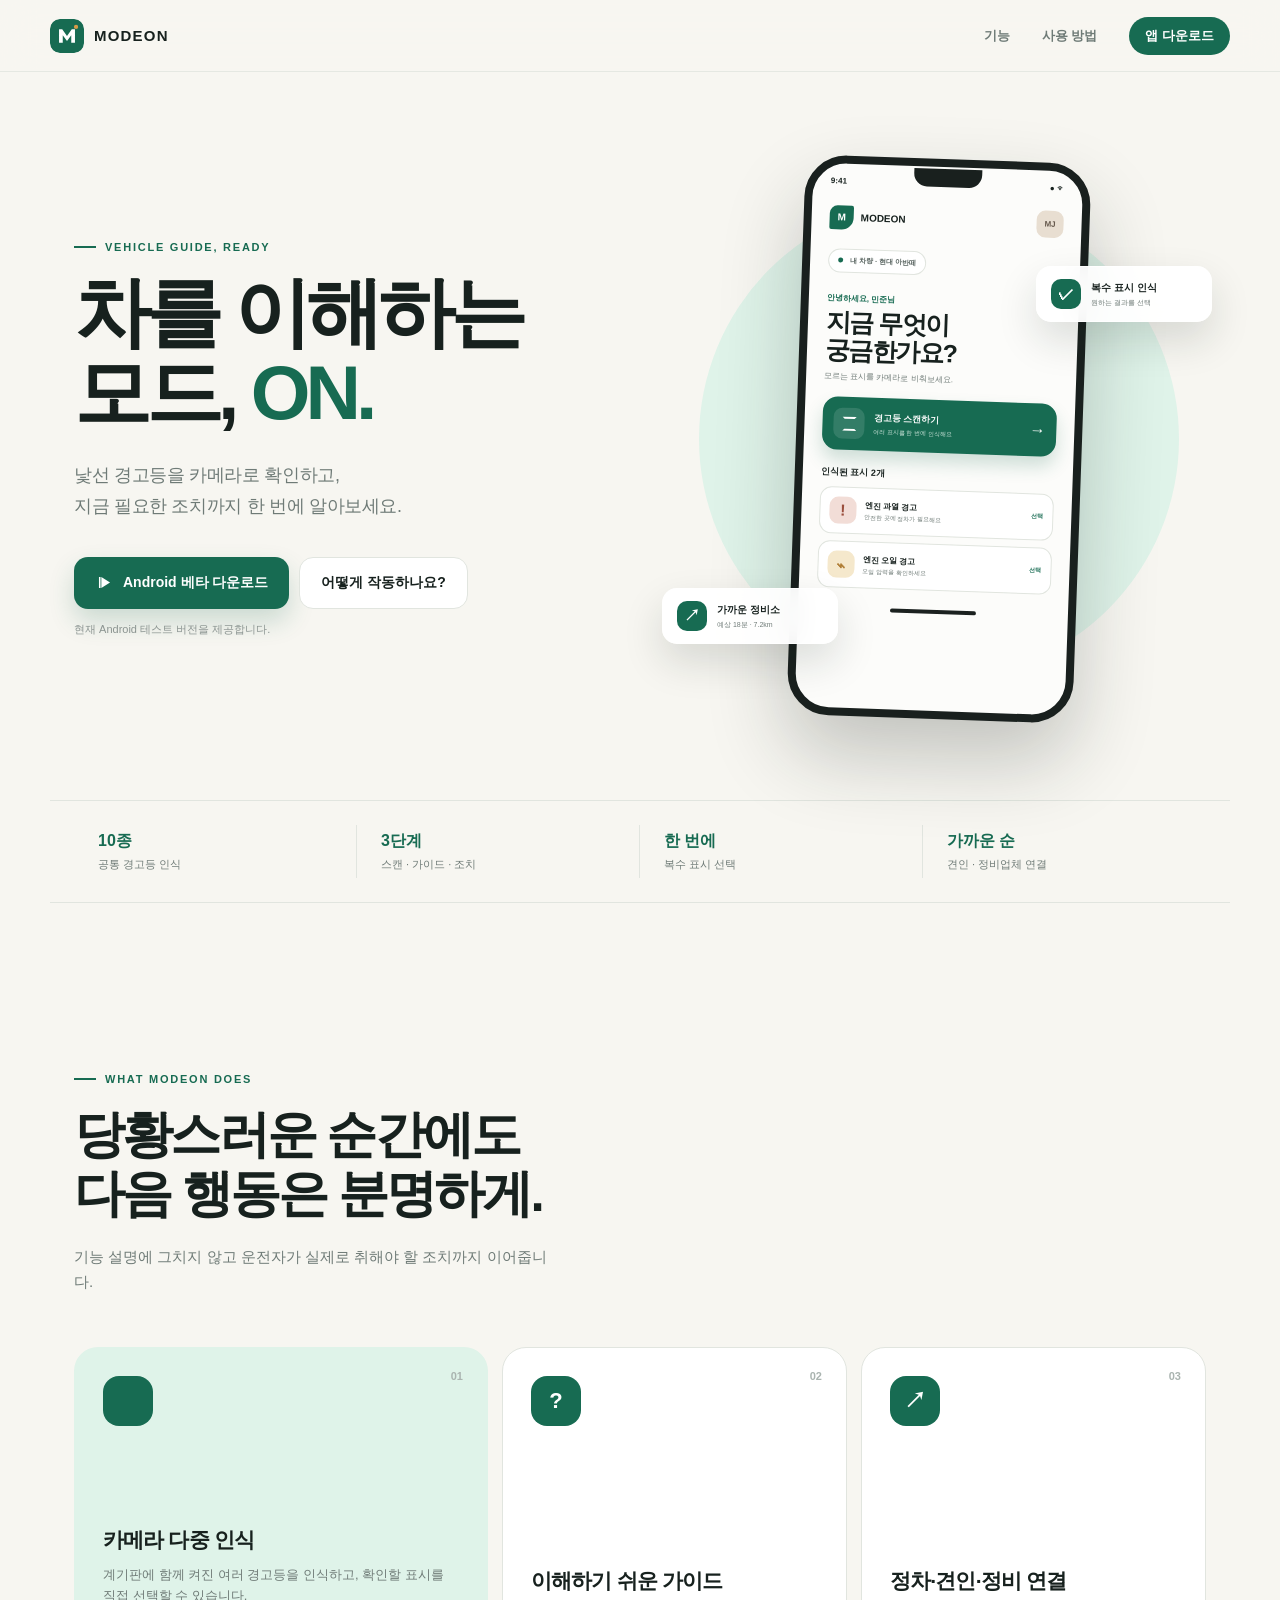
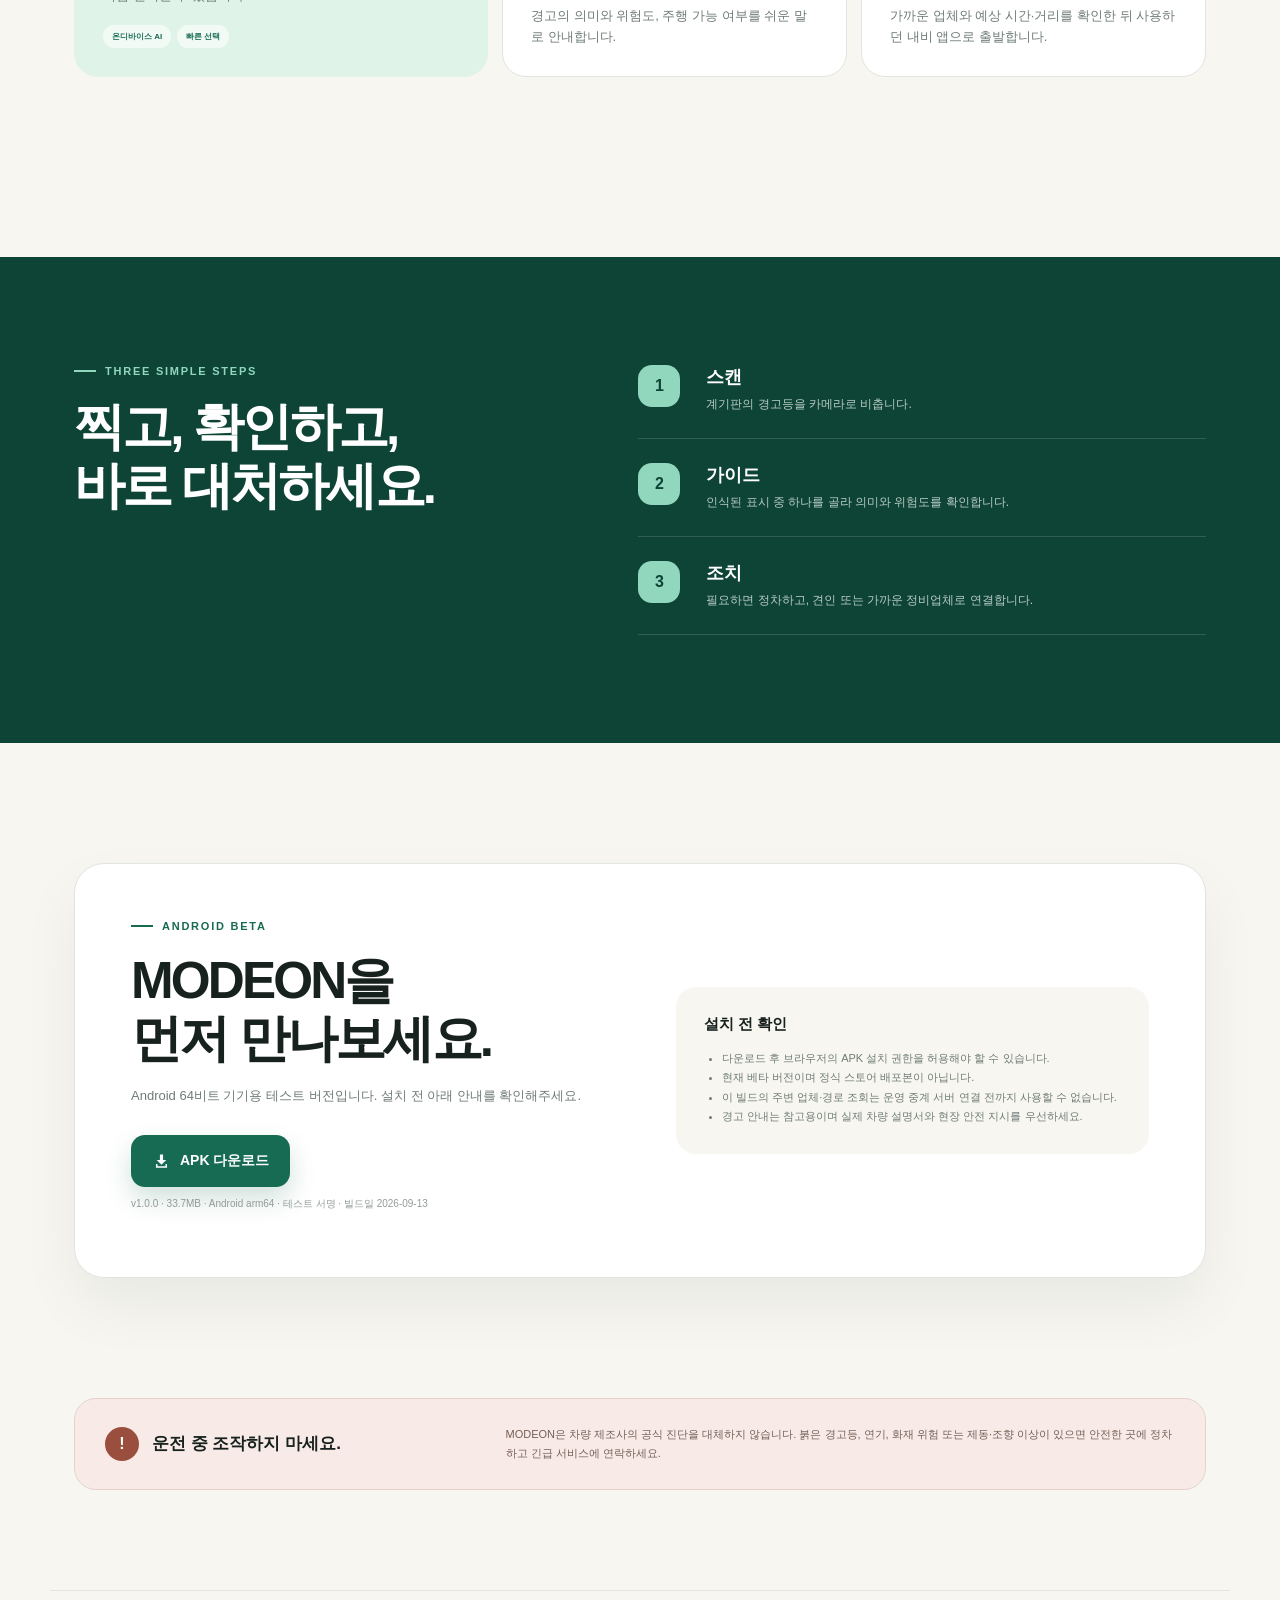
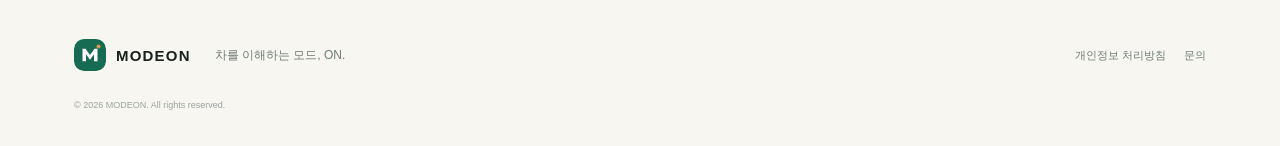
==== index.html @ 0a16418b "Update download page file size/build date for v1.0.0 (20-class model)" ====
<!doctype html>
<html lang="ko">
<head>
  <meta charset="utf-8">
  <meta name="viewport" content="width=device-width, initial-scale=1">
  <meta name="theme-color" content="#176b52">
  <meta name="description" content="낯선 차량 경고등을 스캔하고 필요한 조치와 가까운 정비소까지 안내하는 MODEON">
  <meta property="og:title" content="MODEON — 차를 이해하는 모드, ON">
  <meta property="og:description" content="찍으면 알고, 알면 바로 대처하는 차량 가이드">
  <meta property="og:type" content="website">
  <title>MODEON — 차를 이해하는 모드, ON.</title>
  <link rel="icon" href="assets/favicon.svg" type="image/svg+xml">
  <link rel="stylesheet" href="styles.css">
</head>
<body>
  <a class="skip-link" href="#main">본문으로 건너뛰기</a>
  <header class="site-header">
    <a class="brand" href="#top" aria-label="MODEON 홈">
      <img src="assets/modeon-mark.svg" alt="" width="34" height="34">
      <span>MODEON</span>
    </a>
    <nav aria-label="주요 메뉴">
      <a href="#features">기능</a>
      <a href="#how">사용 방법</a>
      <a class="nav-download" href="#download">앱 다운로드</a>
    </nav>
  </header>

  <main id="main">
    <section class="hero" id="top">
      <div class="hero-copy reveal">
        <p class="eyebrow"><span></span> VEHICLE GUIDE, READY</p>
        <h1>차를 이해하는<br>모드, <em>ON.</em></h1>
        <p class="hero-description">낯선 경고등을 카메라로 확인하고,<br>지금 필요한 조치까지 한 번에 알아보세요.</p>
        <div class="hero-actions">
          <a class="button primary" href="#download">
            <svg viewBox="0 0 24 24" aria-hidden="true"><path d="M8 5v14l11-7L8 5Zm-3 0h2v14H5V5Z"/></svg>
            Android 베타 다운로드
          </a>
          <a class="button secondary" href="#how">어떻게 작동하나요?</a>
        </div>
        <p class="beta-note">현재 Android 테스트 버전을 제공합니다.</p>
      </div>

      <div class="hero-visual reveal" aria-label="MODEON 앱 화면 예시">
        <div class="halo"></div>
        <div class="phone">
          <div class="phone-top"><span>9:41</span><i></i><span>● ᯤ</span></div>
          <div class="app-bar"><div class="mini-mark">M</div><b>MODEON</b><div class="avatar">MJ</div></div>
          <div class="car-pill"><i></i> 내 차량 · 현대 아반떼</div>
          <p class="hello">안녕하세요, 민준님</p>
          <h2>지금 무엇이<br>궁금한가요?</h2>
          <p class="app-sub">모르는 표시를 카메라로 비춰보세요.</p>
          <div class="scan-card">
            <div class="scan-icon"><span></span></div>
            <div><b>경고등 스캔하기</b><small>여러 표시를 한 번에 인식해요</small></div>
            <strong>→</strong>
          </div>
          <p class="section-label">인식된 표시 2개</p>
          <div class="result-card danger"><div class="result-icon">!</div><div><b>엔진 과열 경고</b><small>안전한 곳에 정차가 필요해요</small></div><span>선택</span></div>
          <div class="result-card"><div class="result-icon oil">⌁</div><div><b>엔진 오일 경고</b><small>오일 압력을 확인하세요</small></div><span>선택</span></div>
          <div class="home-indicator"></div>
        </div>
        <div class="float-card float-one"><span>✓</span><div><b>복수 표시 인식</b><small>원하는 결과를 선택</small></div></div>
        <div class="float-card float-two"><span>↗</span><div><b>가까운 정비소</b><small>예상 18분 · 7.2km</small></div></div>
      </div>
    </section>

    <section class="trust-strip" aria-label="핵심 특징">
      <p><strong>10종</strong><span>공통 경고등 인식</span></p>
      <p><strong>3단계</strong><span>스캔 · 가이드 · 조치</span></p>
      <p><strong>한 번에</strong><span>복수 표시 선택</span></p>
      <p><strong>가까운 순</strong><span>견인 · 정비업체 연결</span></p>
    </section>

    <section class="section features" id="features">
      <div class="section-heading reveal">
        <p class="eyebrow"><span></span> WHAT MODEON DOES</p>
        <h2>당황스러운 순간에도<br>다음 행동은 분명하게.</h2>
        <p>기능 설명에 그치지 않고 운전자가 실제로 취해야 할 조치까지 이어줍니다.</p>
      </div>
      <div class="feature-grid">
        <article class="feature-card feature-main reveal">
          <div class="feature-number">01</div>
          <div class="feature-icon scan-lines"><i></i></div>
          <h3>카메라 다중 인식</h3>
          <p>계기판에 함께 켜진 여러 경고등을 인식하고, 확인할 표시를 직접 선택할 수 있습니다.</p>
          <div class="tag-row"><span>온디바이스 AI</span><span>빠른 선택</span></div>
        </article>
        <article class="feature-card reveal">
          <div class="feature-number">02</div>
          <div class="feature-icon">?</div>
          <h3>이해하기 쉬운 가이드</h3>
          <p>경고의 의미와 위험도, 주행 가능 여부를 쉬운 말로 안내합니다.</p>
        </article>
        <article class="feature-card reveal">
          <div class="feature-number">03</div>
          <div class="feature-icon">↗</div>
          <h3>정차·견인·정비 연결</h3>
          <p>가까운 업체와 예상 시간·거리를 확인한 뒤 사용하던 내비 앱으로 출발합니다.</p>
        </article>
      </div>
    </section>

    <section class="how" id="how">
      <div class="how-inner">
        <div class="section-heading light reveal">
          <p class="eyebrow"><span></span> THREE SIMPLE STEPS</p>
          <h2>찍고, 확인하고,<br>바로 대처하세요.</h2>
        </div>
        <ol class="steps">
          <li class="reveal"><b>1</b><div><h3>스캔</h3><p>계기판의 경고등을 카메라로 비춥니다.</p></div></li>
          <li class="reveal"><b>2</b><div><h3>가이드</h3><p>인식된 표시 중 하나를 골라 의미와 위험도를 확인합니다.</p></div></li>
          <li class="reveal"><b>3</b><div><h3>조치</h3><p>필요하면 정차하고, 견인 또는 가까운 정비업체로 연결합니다.</p></div></li>
        </ol>
      </div>
    </section>

    <section class="section download-section" id="download">
      <div class="download-card reveal">
        <div>
          <p class="eyebrow"><span></span> ANDROID BETA</p>
          <h2>MODEON을<br>먼저 만나보세요.</h2>
          <p>Android 64비트 기기용 테스트 버전입니다. 설치 전 아래 안내를 확인해주세요.</p>
          <a class="button primary download-button" href="https://github.com/ModeOn-Vehicle/ModeOn-Vehicle.github.io/releases/download/v1.0.0/modeon-android-arm64-v1.0.0.apk">
            <svg viewBox="0 0 24 24" aria-hidden="true"><path d="M12 16 6 10h4V3h4v7h4l-6 6Zm-7 4v-5h2v3h10v-3h2v5H5Z"/></svg>
            APK 다운로드
          </a>
          <p class="file-meta">v1.0.0 · 33.7MB · Android arm64 · 테스트 서명 · 빌드일 2026-09-13</p>
        </div>
        <div class="install-note">
          <h3>설치 전 확인</h3>
          <ul>
            <li>다운로드 후 브라우저의 APK 설치 권한을 허용해야 할 수 있습니다.</li>
            <li>현재 베타 버전이며 정식 스토어 배포본이 아닙니다.</li>
            <li>이 빌드의 주변 업체·경로 조회는 운영 중계 서버 연결 전까지 사용할 수 없습니다.</li>
            <li>경고 안내는 참고용이며 실제 차량 설명서와 현장 안전 지시를 우선하세요.</li>
          </ul>
        </div>
      </div>
    </section>

    <section class="safety">
      <div><span>!</span><h2>운전 중 조작하지 마세요.</h2></div>
      <p>MODEON은 차량 제조사의 공식 진단을 대체하지 않습니다. 붉은 경고등, 연기, 화재 위험 또는 제동·조향 이상이 있으면 안전한 곳에 정차하고 긴급 서비스에 연락하세요.</p>
    </section>
  </main>

  <footer>
    <div class="brand footer-brand"><img src="assets/modeon-mark.svg" alt="" width="32" height="32"><span>MODEON</span></div>
    <p>차를 이해하는 모드, ON.</p>
    <div><a href="privacy.html">개인정보 처리방침</a><a href="mailto:browninvestmentor@gmail.com">문의</a></div>
    <small>© <span id="year"></span> MODEON. All rights reserved.</small>
  </footer>
  <script src="script.js"></script>
</body>
</html>
---- styles.css ----
:root {
  --paper: #f7f6f1;
  --ink: #17211e;
  --muted: #6f7b77;
  --green: #176b52;
  --green-dark: #0d4435;
  --mint: #dff3e9;
  --line: #e1e5df;
  --amber: #d69b47;
  --urgent: #9a4e3d;
  --white: #fff;
}

* { box-sizing: border-box; }
html { scroll-behavior: smooth; }
body {
  margin: 0;
  overflow-x: hidden;
  color: var(--ink);
  background: var(--paper);
  font-family: Pretendard, "Noto Sans KR", "Apple SD Gothic Neo", "Segoe UI", sans-serif;
  -webkit-font-smoothing: antialiased;
}
a { color: inherit; text-decoration: none; }
.skip-link { position: fixed; left: 16px; top: -60px; z-index: 100; padding: 12px 16px; background: var(--ink); color: #fff; border-radius: 8px; }
.skip-link:focus { top: 16px; }
.site-header {
  position: sticky;
  top: 0;
  z-index: 20;
  height: 72px;
  padding: 0 max(24px, calc((100vw - 1180px) / 2));
  display: flex;
  align-items: center;
  justify-content: space-between;
  background: color-mix(in srgb, var(--paper) 88%, transparent);
  border-bottom: 1px solid color-mix(in srgb, var(--line) 80%, transparent);
  backdrop-filter: blur(18px);
}
.brand { display: flex; align-items: center; gap: 10px; font-size: 15px; font-weight: 900; letter-spacing: .08em; }
.brand img { border-radius: 10px; }
nav { display: flex; align-items: center; gap: 32px; font-size: 13px; font-weight: 700; }
nav a { color: var(--muted); transition: color .2s; }
nav a:hover { color: var(--green); }
.nav-download { padding: 10px 16px; color: #fff; background: var(--green); border-radius: 999px; }
nav .nav-download:hover { color: #fff; background: var(--green-dark); }

.hero {
  min-height: 720px;
  max-width: 1180px;
  margin: 0 auto;
  padding: 82px 24px 76px;
  display: grid;
  grid-template-columns: 1fr 1fr;
  align-items: center;
  gap: 64px;
}
.eyebrow { margin: 0 0 20px; display: flex; align-items: center; gap: 9px; color: var(--green); font-size: 11px; font-weight: 900; letter-spacing: .16em; }
.eyebrow span { width: 22px; height: 2px; background: currentColor; }
.hero h1 { margin: 0; font-size: clamp(52px, 6vw, 82px); line-height: 1.03; letter-spacing: -.065em; }
.hero h1 em { color: var(--green); font-style: normal; }
.hero-description { margin: 28px 0 0; color: var(--muted); font-size: 18px; line-height: 1.75; letter-spacing: -.02em; }
.hero-actions { margin-top: 34px; display: flex; flex-wrap: wrap; gap: 10px; }
.button { min-height: 52px; padding: 0 21px; display: inline-flex; align-items: center; justify-content: center; gap: 9px; border: 0; border-radius: 14px; font-size: 14px; font-weight: 800; transition: transform .2s, box-shadow .2s, background .2s; }
.button:hover { transform: translateY(-2px); }
.button svg { width: 19px; height: 19px; fill: currentColor; }
.button.primary { color: #fff; background: var(--green); box-shadow: 0 12px 26px rgba(23,107,82,.2); }
.button.primary:hover { background: var(--green-dark); box-shadow: 0 16px 30px rgba(23,107,82,.25); }
.button.secondary { color: var(--ink); background: #fff; border: 1px solid var(--line); }
.beta-note { margin: 13px 0 0; color: #8b9491; font-size: 11px; }

.hero-visual { min-height: 570px; position: relative; display: grid; place-items: center; }
.halo { position: absolute; width: 480px; height: 480px; border-radius: 50%; background: var(--mint); }
.phone { position: relative; z-index: 2; width: 286px; min-height: 560px; padding: 13px 18px 18px; background: #fcfcfa; border: 8px solid #19201e; border-radius: 42px; box-shadow: 0 38px 80px rgba(23,33,30,.24); transform: rotate(2deg); overflow: hidden; }
.phone-top { display: flex; justify-content: space-between; align-items: center; font-size: 8px; font-weight: 700; }
.phone-top i { width: 68px; height: 18px; background: #19201e; border-radius: 0 0 13px 13px; margin-top: -13px; }
.app-bar { margin-top: 18px; display: flex; align-items: center; gap: 7px; font-size: 10px; }
.mini-mark { width: 24px; height: 24px; display: grid; place-items: center; color: #fff; background: var(--green); border-radius: 8px 2px 12px 2px; font-size: 10px; font-weight: 900; }
.avatar { margin-left: auto; width: 27px; height: 27px; display: grid; place-items: center; background: #e8ded1; color: #66594d; border-radius: 9px; font-size: 8px; font-weight: 800; }
.car-pill { width: max-content; margin-top: 18px; padding: 6px 9px; border: 1px solid var(--line); border-radius: 14px; background: #fff; color: #55615d; font-size: 7px; font-weight: 700; }
.car-pill i { display: inline-block; width: 5px; height: 5px; margin-right: 5px; background: var(--green); border-radius: 50%; }
.hello { margin: 20px 0 4px; color: var(--green); font-size: 8px; font-weight: 800; }
.phone h2 { margin: 0; font-size: 25px; line-height: 1.12; letter-spacing: -.06em; }
.app-sub { margin: 7px 0 15px; color: var(--muted); font-size: 8px; }
.scan-card { padding: 11px; display: flex; align-items: center; gap: 9px; color: #fff; background: var(--green); border-radius: 15px; box-shadow: 0 10px 18px rgba(23,107,82,.2); }
.scan-card b, .scan-card small { display: block; }
.scan-card b { font-size: 9px; }
.scan-card small { margin-top: 3px; color: #cce4da; font-size: 6px; }
.scan-card strong { margin-left: auto; }
.scan-icon { width: 31px; height: 31px; display: grid; place-items: center; background: rgba(255,255,255,.12); border-radius: 9px; }
.scan-icon span { width: 14px; height: 14px; border: 2px solid #fff; border-left-color: transparent; border-right-color: transparent; }
.section-label { margin: 16px 0 8px; font-size: 9px; font-weight: 800; }
.result-card { margin-bottom: 7px; padding: 9px; display: flex; align-items: center; gap: 8px; border: 1px solid var(--line); border-radius: 12px; background: #fff; }
.result-card > div:nth-child(2) { flex: 1; }
.result-card b, .result-card small { display: block; }
.result-card b { font-size: 8px; }
.result-card small { margin-top: 2px; color: var(--muted); font-size: 6px; }
.result-card > span { color: var(--green); font-size: 6px; font-weight: 800; }
.result-icon { width: 27px; height: 27px; display: grid; place-items: center; border-radius: 9px; color: var(--urgent); background: #f2ddd7; font-weight: 900; }
.result-icon.oil { color: #ad792f; background: #f5e8cc; }
.home-indicator { width: 86px; height: 4px; margin: 19px auto 0; background: #1b211f; border-radius: 4px; }
.float-card { position: absolute; z-index: 3; min-width: 176px; padding: 12px 14px; display: flex; align-items: center; gap: 10px; background: rgba(255,255,255,.94); border: 1px solid rgba(255,255,255,.9); border-radius: 15px; box-shadow: 0 18px 40px rgba(23,33,30,.14); backdrop-filter: blur(12px); }
.float-card > span { width: 30px; height: 30px; display: grid; place-items: center; color: #fff; background: var(--green); border-radius: 10px; font-weight: 900; }
.float-card b, .float-card small { display: block; }
.float-card b { font-size: 10px; }
.float-card small { margin-top: 3px; color: var(--muted); font-size: 7px; }
.float-one { top: 112px; right: -6px; }
.float-two { bottom: 80px; left: -10px; }

.trust-strip { max-width: 1180px; margin: 0 auto 70px; padding: 24px; display: grid; grid-template-columns: repeat(4, 1fr); border-top: 1px solid var(--line); border-bottom: 1px solid var(--line); }
.trust-strip p { margin: 0; padding: 6px 24px; border-right: 1px solid var(--line); }
.trust-strip p:last-child { border: 0; }
.trust-strip strong, .trust-strip span { display: block; }
.trust-strip strong { color: var(--green); font-size: 16px; }
.trust-strip span { margin-top: 5px; color: var(--muted); font-size: 11px; }
.section { max-width: 1180px; margin: 0 auto; padding: 100px 24px; }
.section-heading h2 { margin: 0; font-size: clamp(34px, 4vw, 52px); line-height: 1.16; letter-spacing: -.055em; }
.section-heading > p:last-child { max-width: 490px; margin: 20px 0 0; color: var(--muted); font-size: 15px; line-height: 1.7; }
.feature-grid { margin-top: 52px; display: grid; grid-template-columns: 1.2fr 1fr 1fr; gap: 14px; }
.feature-card { min-height: 330px; padding: 28px; position: relative; display: flex; flex-direction: column; background: #fff; border: 1px solid var(--line); border-radius: 24px; overflow: hidden; }
.feature-main { background: var(--mint); border-color: transparent; }
.feature-number { position: absolute; right: 24px; top: 22px; color: #aab4b0; font-size: 11px; font-weight: 800; }
.feature-icon { width: 50px; height: 50px; display: grid; place-items: center; color: #fff; background: var(--green); border-radius: 16px; font-size: 22px; font-weight: 900; }
.feature-card h3 { margin: auto 0 10px; font-size: 21px; letter-spacing: -.04em; }
.feature-card p { margin: 0; color: var(--muted); font-size: 13px; line-height: 1.65; }
.tag-row { margin-top: 18px; display: flex; gap: 6px; }
.tag-row span { padding: 6px 9px; color: var(--green); background: rgba(255,255,255,.62); border-radius: 99px; font-size: 8px; font-weight: 800; }

.how { margin-top: 80px; color: #fff; background: var(--green-dark); }
.how-inner { max-width: 1180px; margin: 0 auto; padding: 108px 24px; display: grid; grid-template-columns: .9fr 1.1fr; gap: 100px; }
.light .eyebrow { color: #91d7bd; }
.steps { margin: 0; padding: 0; list-style: none; }
.steps li { padding: 24px 0; display: grid; grid-template-columns: 50px 1fr; gap: 18px; border-bottom: 1px solid rgba(255,255,255,.14); }
.steps li:first-child { padding-top: 0; }
.steps b { width: 42px; height: 42px; display: grid; place-items: center; color: var(--green-dark); background: #91d7bd; border-radius: 14px; }
.steps h3 { margin: 0 0 6px; font-size: 18px; }
.steps p { margin: 0; color: #b9ccc5; font-size: 12px; line-height: 1.6; }

.download-section { padding-top: 120px; padding-bottom: 120px; }
.download-card { padding: 56px; display: grid; grid-template-columns: 1fr 1fr; gap: 72px; background: #fff; border: 1px solid var(--line); border-radius: 30px; box-shadow: 0 28px 60px rgba(23,33,30,.06); }
.download-card h2 { margin: 0; font-size: clamp(36px, 4vw, 52px); line-height: 1.12; letter-spacing: -.055em; }
.download-card > div > p:not(.eyebrow, .file-meta) { max-width: 450px; margin: 18px 0 0; color: var(--muted); font-size: 13px; line-height: 1.7; }
.download-button { margin-top: 28px; }
.file-meta { color: #929b98; font-size: 10px; }
.install-note { align-self: center; padding: 28px; background: var(--paper); border-radius: 20px; }
.install-note h3 { margin: 0 0 15px; font-size: 15px; }
.install-note ul { margin: 0; padding-left: 18px; color: var(--muted); font-size: 11px; line-height: 1.75; }
.safety { max-width: 1132px; margin: 0 auto 100px; padding: 26px 30px; display: grid; grid-template-columns: .7fr 1.3fr; align-items: center; gap: 40px; border: 1px solid #e6d1ca; background: #f8ebe7; border-radius: 22px; }
.safety > div { display: flex; align-items: center; gap: 13px; }
.safety span { width: 34px; height: 34px; display: grid; place-items: center; color: #fff; background: var(--urgent); border-radius: 50%; font-weight: 900; }
.safety h2 { margin: 0; font-size: 17px; }
.safety p { margin: 0; color: #745e57; font-size: 11px; line-height: 1.7; }
footer { max-width: 1180px; margin: 0 auto; padding: 44px 24px 36px; display: grid; grid-template-columns: auto 1fr auto; align-items: center; gap: 24px; border-top: 1px solid var(--line); }
footer > p { color: var(--muted); font-size: 12px; }
footer > div:nth-of-type(2) { display: flex; gap: 18px; color: var(--muted); font-size: 11px; }
footer small { grid-column: 1 / -1; color: #9aa29f; font-size: 9px; }

.reveal { opacity: 0; transform: translateY(18px); transition: opacity .65s ease, transform .65s ease; }
.reveal.visible { opacity: 1; transform: translateY(0); }

@media (max-width: 900px) {
  .hero { grid-template-columns: 1fr; padding-top: 64px; text-align: center; }
  .hero-copy .eyebrow, .hero-actions { justify-content: center; }
  .hero-visual { margin-top: 10px; }
  .feature-grid { grid-template-columns: 1fr; }
  .feature-card { min-height: 260px; }
  .how-inner { grid-template-columns: 1fr; gap: 54px; }
  .download-card { grid-template-columns: 1fr; gap: 38px; }
  .safety { margin-left: 24px; margin-right: 24px; }
}

@media (max-width: 640px) {
  .site-header { width: 100vw; height: 64px; padding: 0 18px; }
  nav > a:not(.nav-download) { display: none; }
  .hero { min-height: auto; padding: 58px 18px 44px; gap: 36px; }
  .hero h1 { font-size: 53px; }
  .hero-description { font-size: 15px; }
  .hero-actions { flex-direction: column; }
  .button { width: 100%; }
  .hero-visual { width: 354px; max-width: 100%; min-height: 545px; justify-self: center; margin: -20px 0; }
  .phone { width: 270px; }
  .halo { width: 340px; height: 340px; }
  .float-card { min-width: 152px; padding: 10px 11px; }
  .float-one { right: -8px; }
  .float-two { left: -8px; }
  .trust-strip { margin: 30px 18px 38px; padding: 8px 0; grid-template-columns: 1fr 1fr; }
  .trust-strip p { margin: 8px 0; }
  .trust-strip p:nth-child(2) { border: 0; }
  .section { padding: 78px 18px; }
  .feature-grid { margin-top: 36px; }
  .how-inner { padding: 80px 20px; }
  .download-card { padding: 30px 22px; border-radius: 24px; }
  .safety { margin: 0 18px 70px; padding: 22px; grid-template-columns: 1fr; gap: 16px; }
  footer { margin: 0 18px; padding-left: 0; padding-right: 0; grid-template-columns: 1fr; }
  footer > div:nth-of-type(2) { justify-content: flex-start; }
}

@media (prefers-reduced-motion: reduce) {
  html { scroll-behavior: auto; }
  .reveal { opacity: 1; transform: none; transition: none; }
  .button { transition: none; }
}
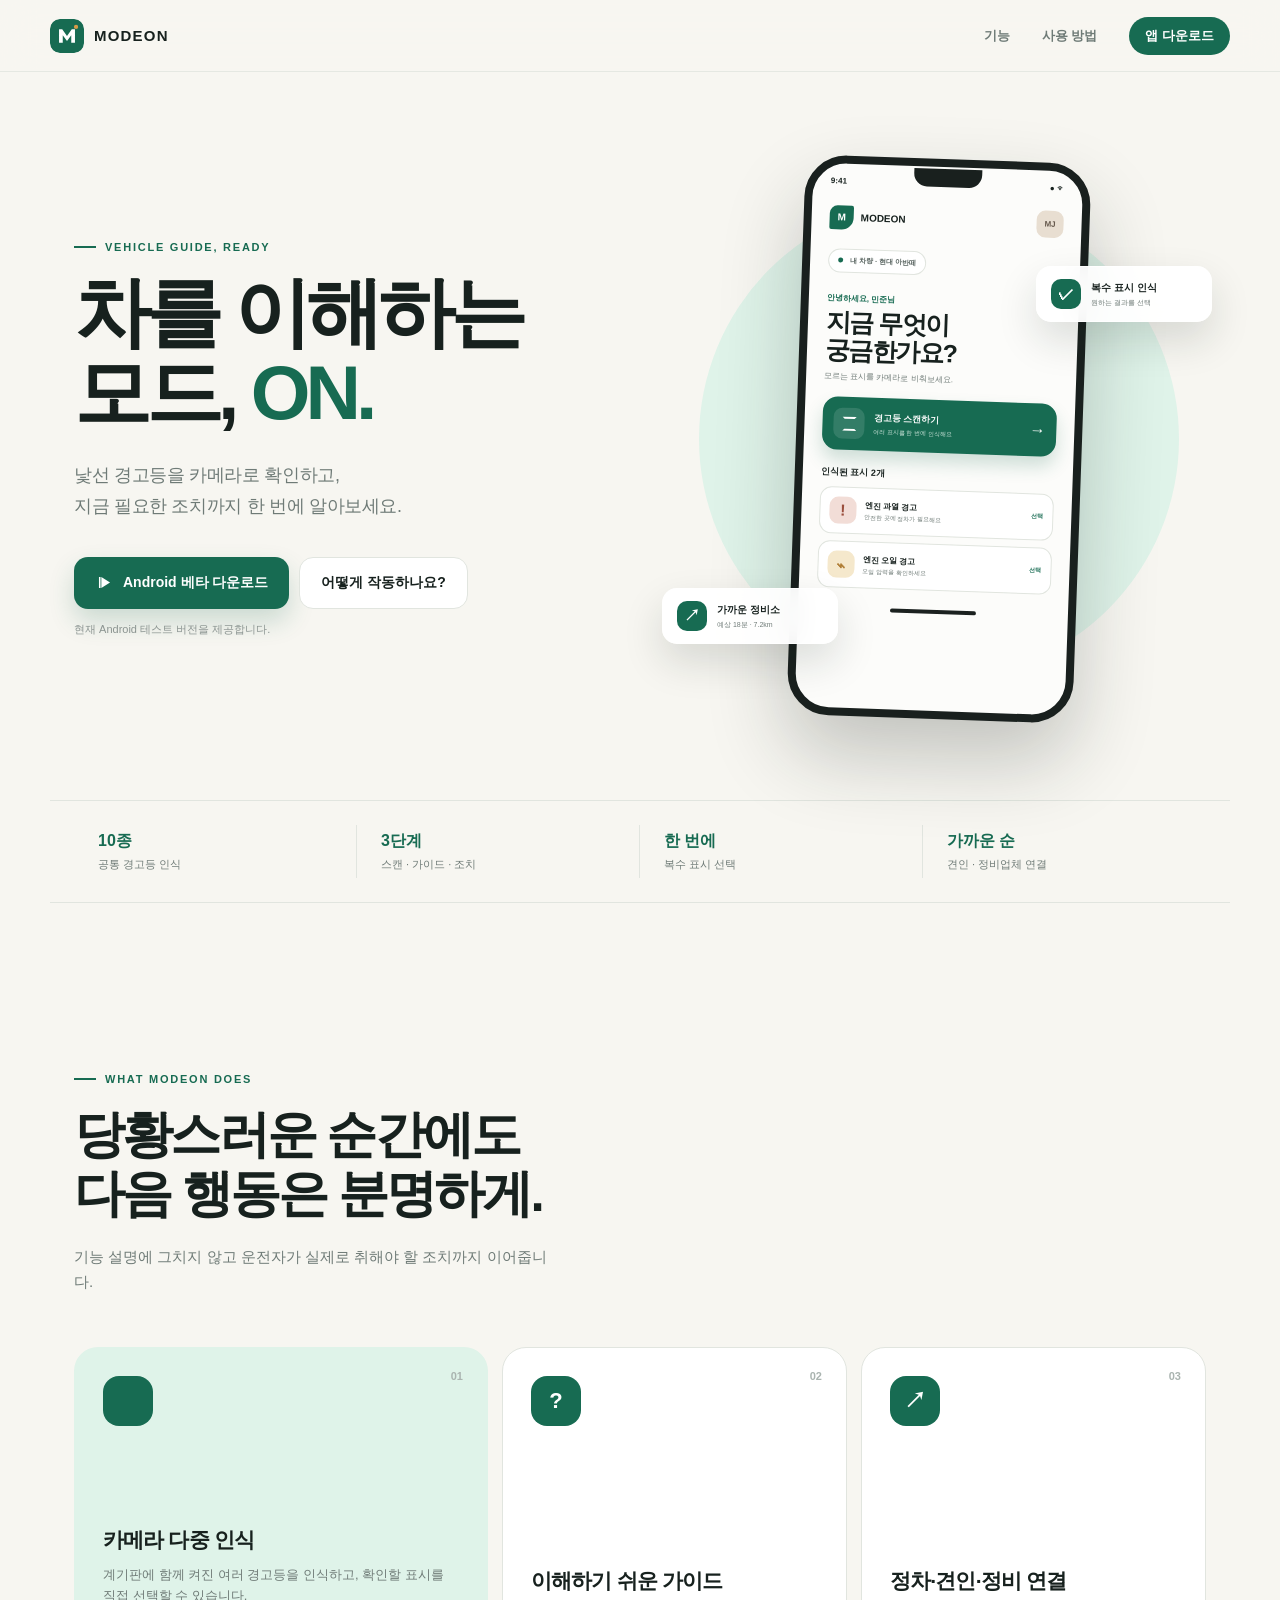
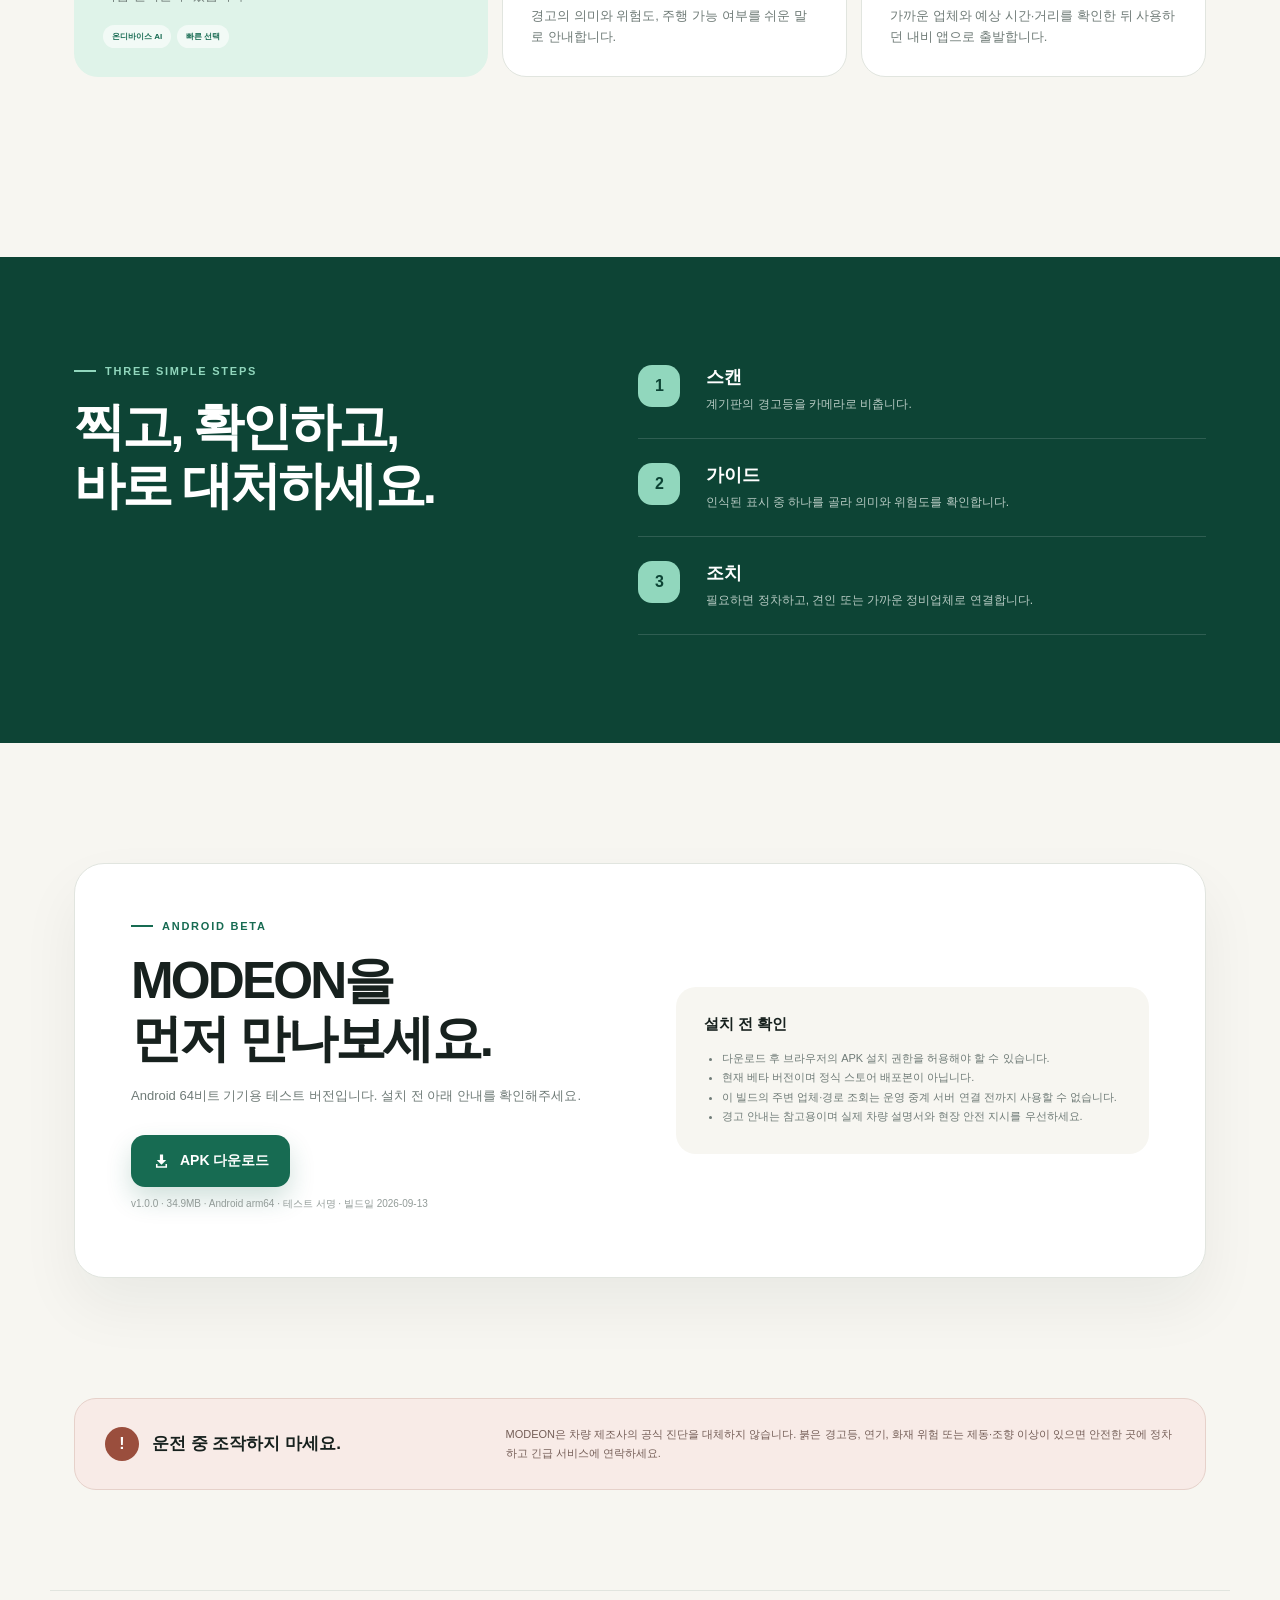
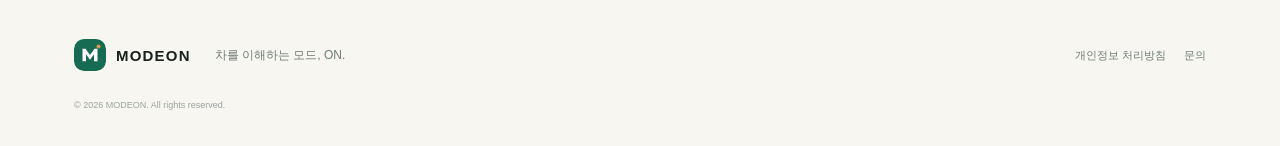
==== commit 20b189aa: "Update download page: places-search server + Supabase auth build" ====
--- a/index.html
+++ b/index.html
@@ -126,7 +126,7 @@
             <svg viewBox="0 0 24 24" aria-hidden="true"><path d="M12 16 6 10h4V3h4v7h4l-6 6Zm-7 4v-5h2v3h10v-3h2v5H5Z"/></svg>
             APK 다운로드
           </a>
-          <p class="file-meta">v1.0.0 · 33.7MB · Android arm64 · 테스트 서명 · 빌드일 2026-09-13</p>
+          <p class="file-meta">v1.0.0 · 34.9MB · Android arm64 · 테스트 서명 · 빌드일 2026-09-13</p>
         </div>
         <div class="install-note">
           <h3>설치 전 확인</h3>
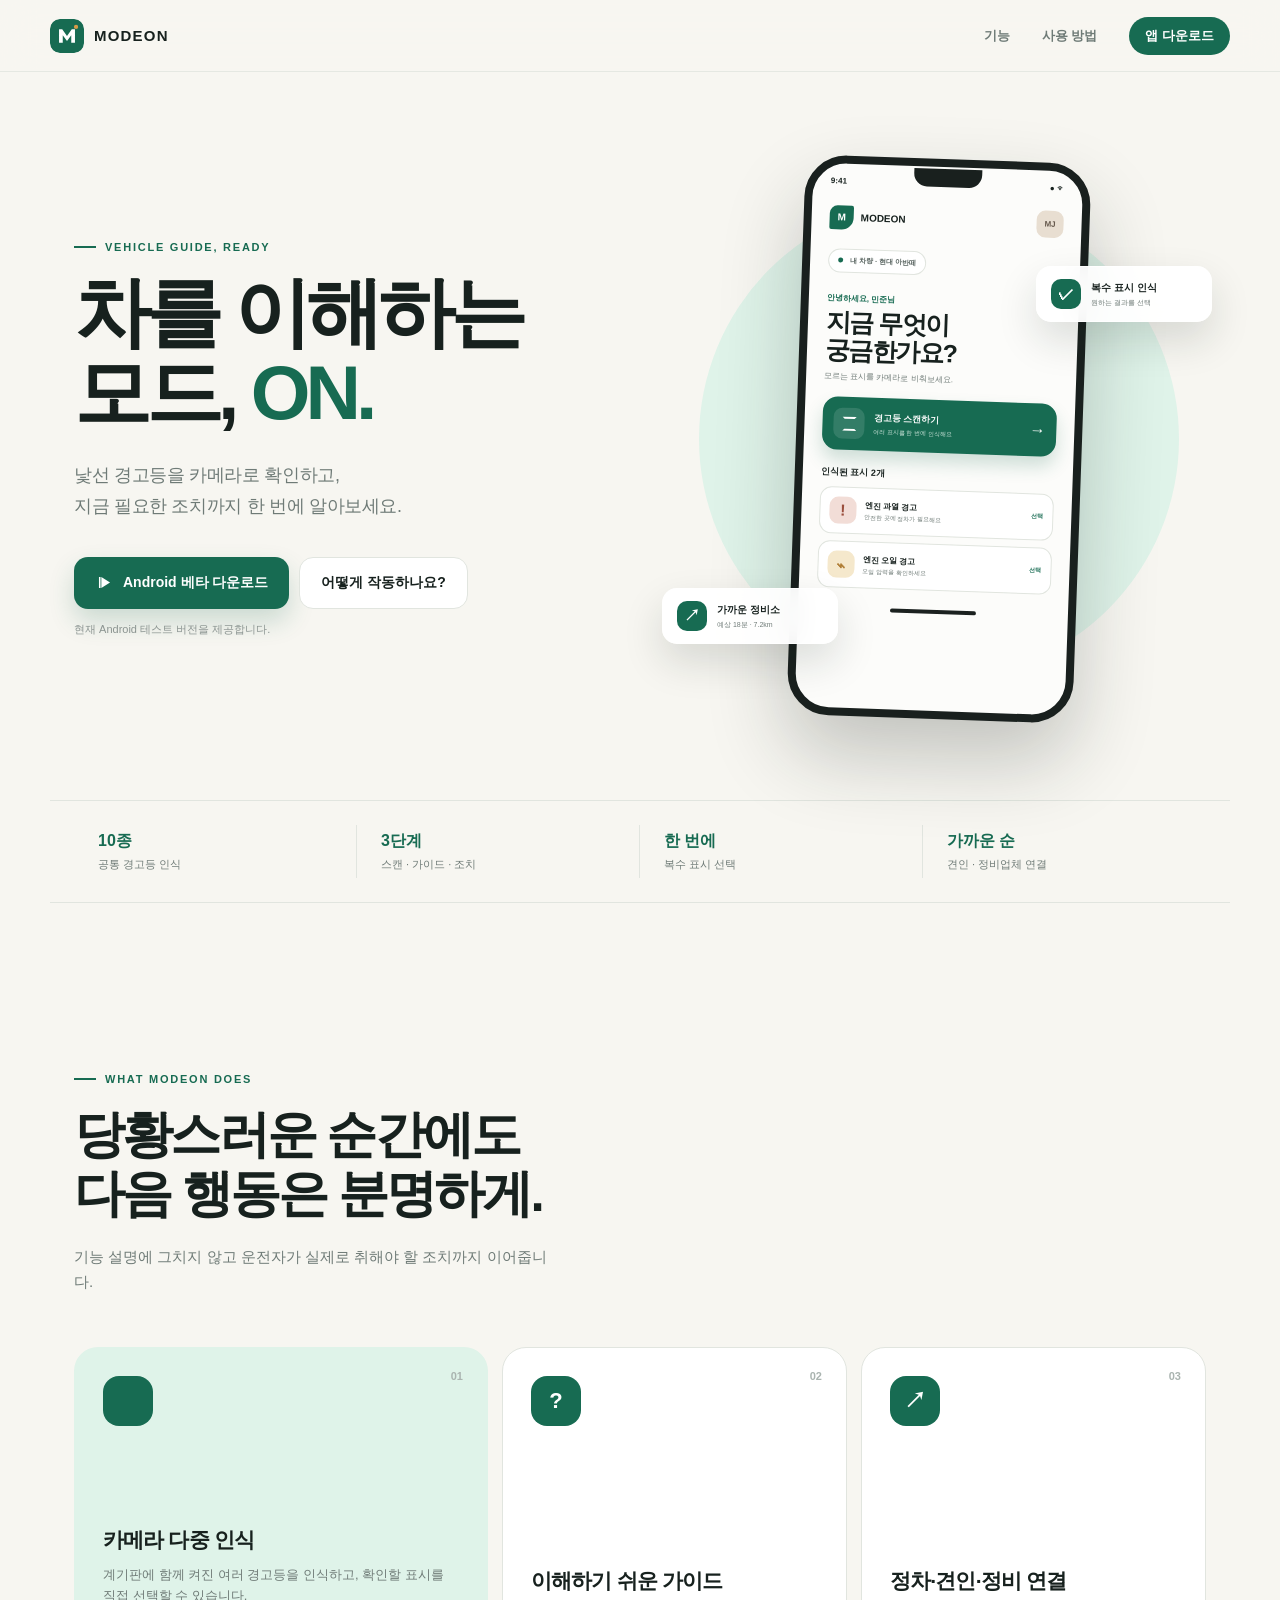
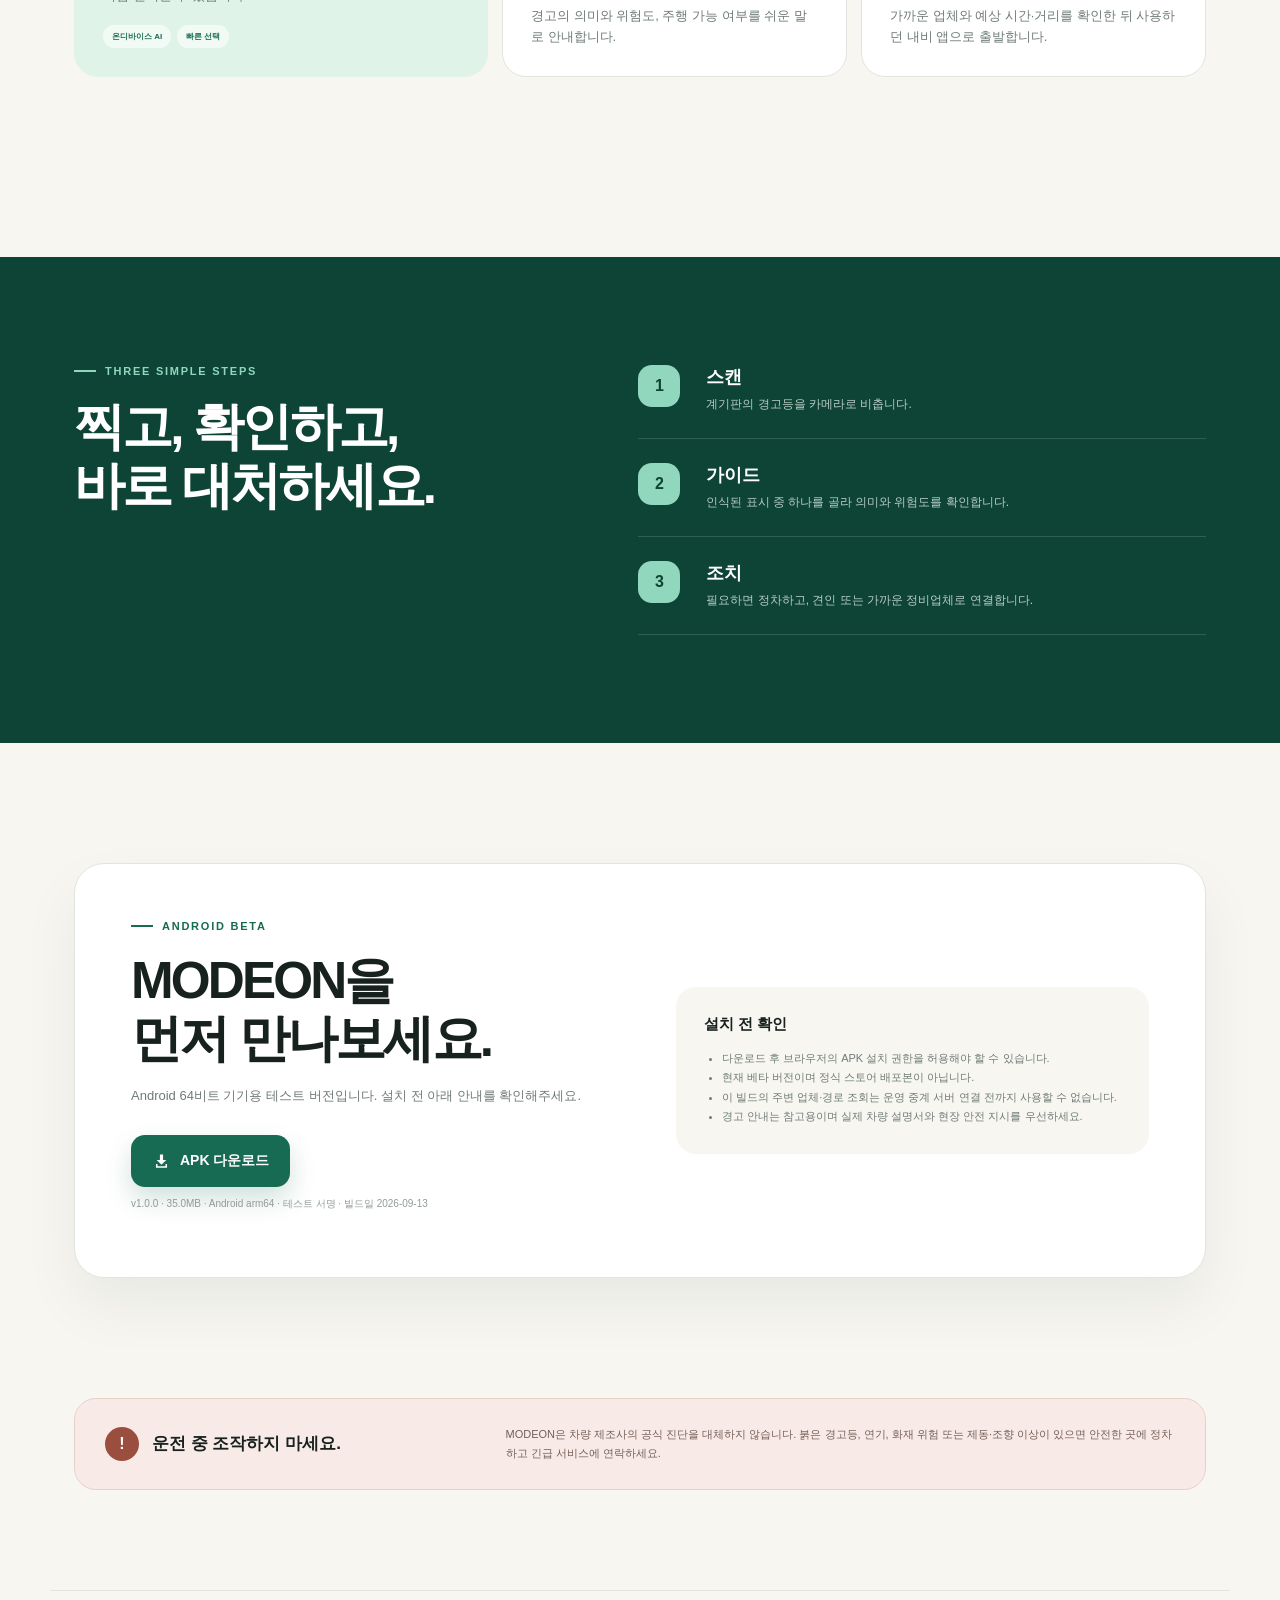
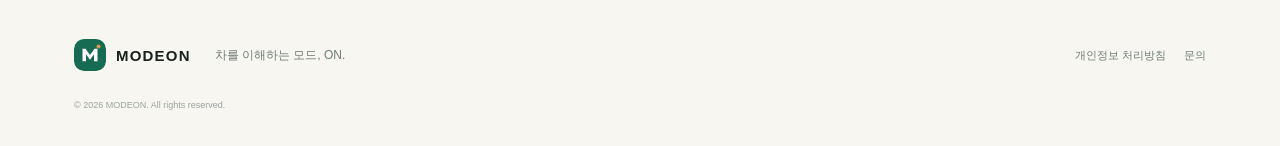
==== commit 21938692: "Update download page: A/S brand-picker fix build" ====
--- a/index.html
+++ b/index.html
@@ -126,7 +126,7 @@
             <svg viewBox="0 0 24 24" aria-hidden="true"><path d="M12 16 6 10h4V3h4v7h4l-6 6Zm-7 4v-5h2v3h10v-3h2v5H5Z"/></svg>
             APK 다운로드
           </a>
-          <p class="file-meta">v1.0.0 · 34.9MB · Android arm64 · 테스트 서명 · 빌드일 2026-09-13</p>
+          <p class="file-meta">v1.0.0 · 35.0MB · Android arm64 · 테스트 서명 · 빌드일 2026-09-13</p>
         </div>
         <div class="install-note">
           <h3>설치 전 확인</h3>
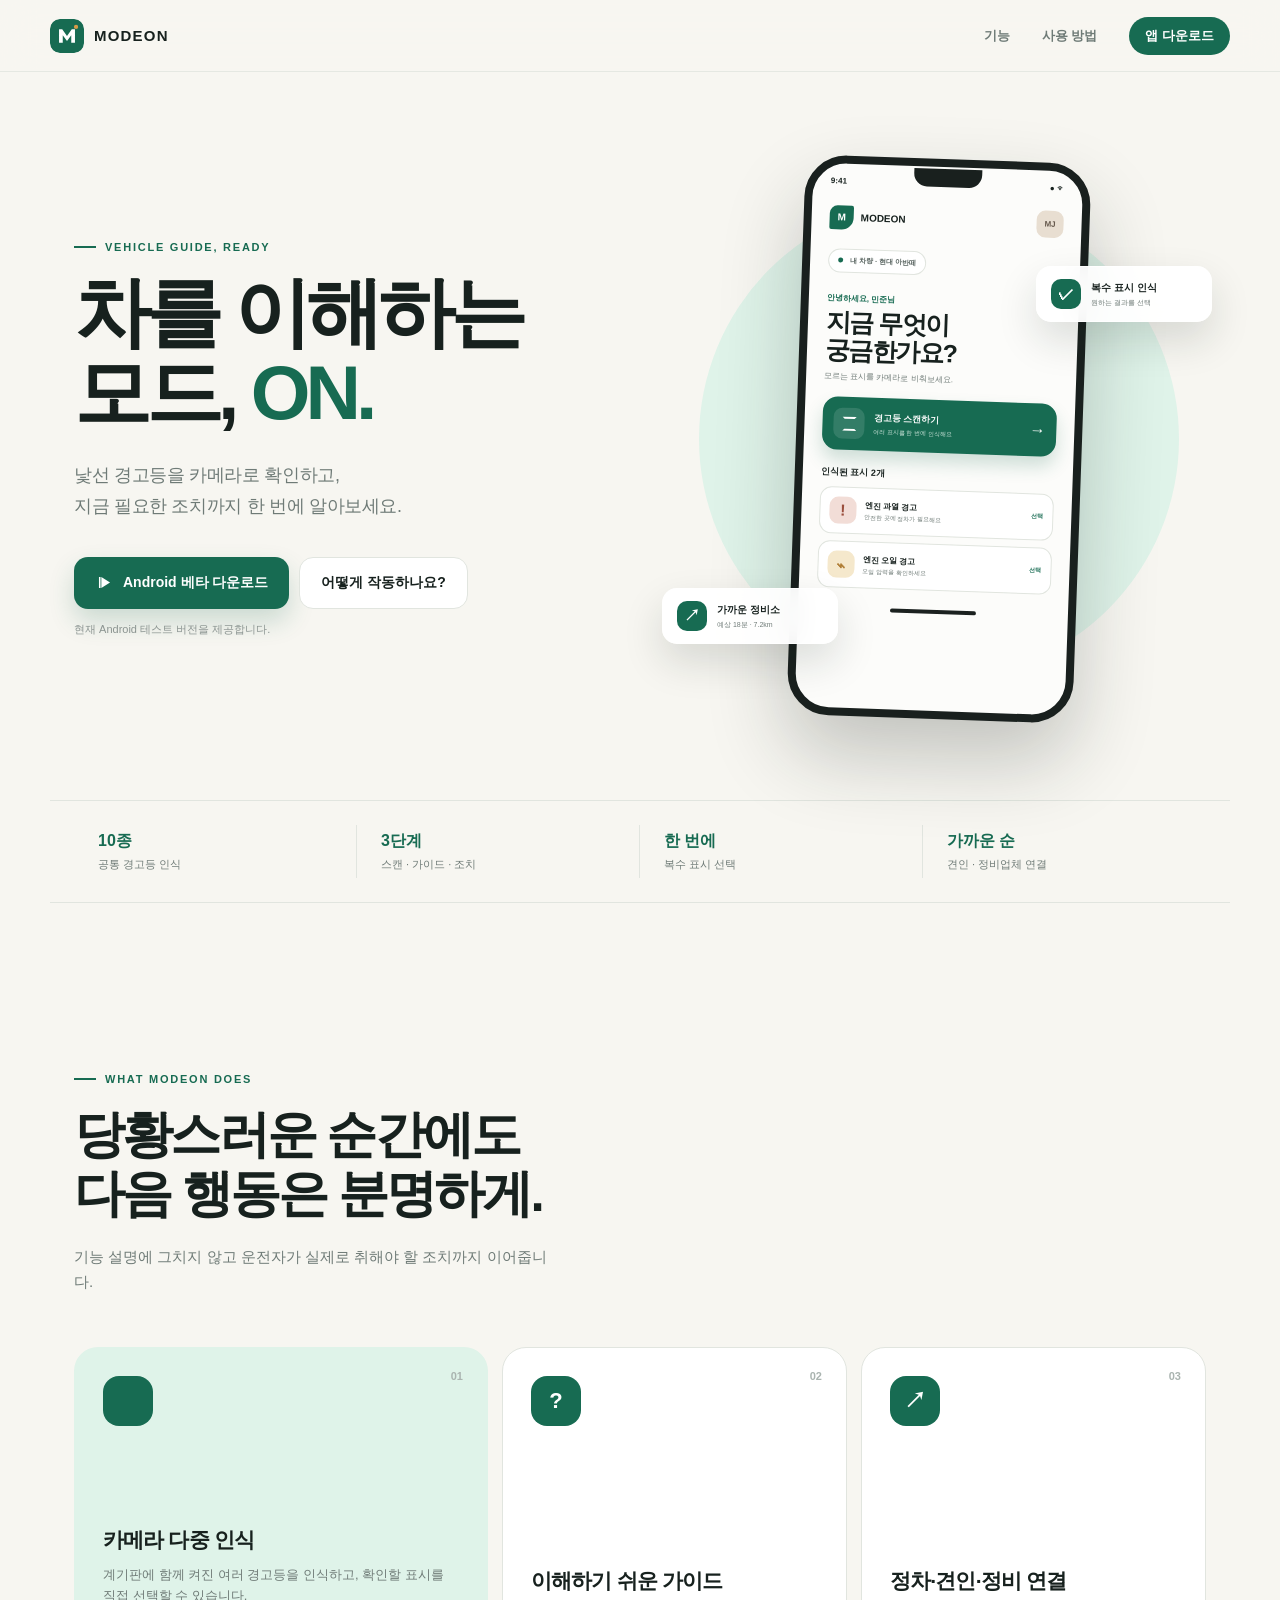
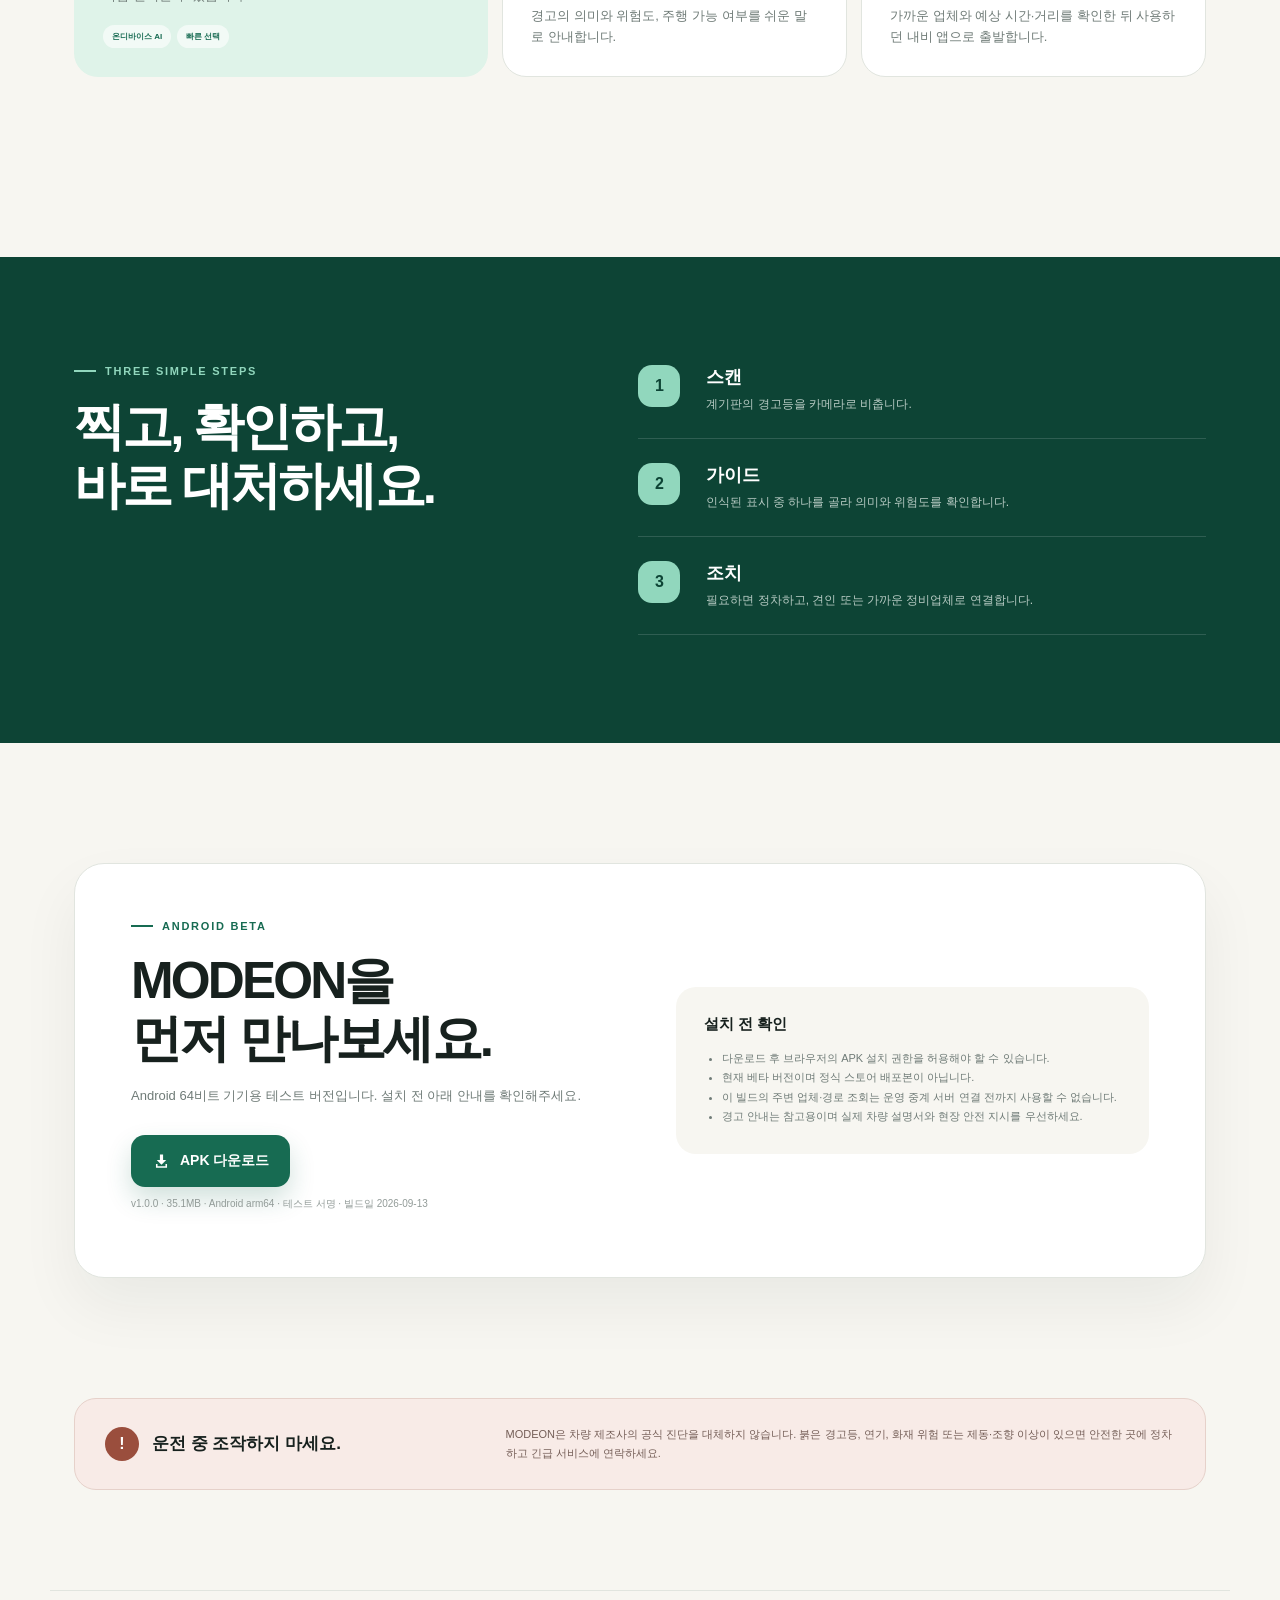
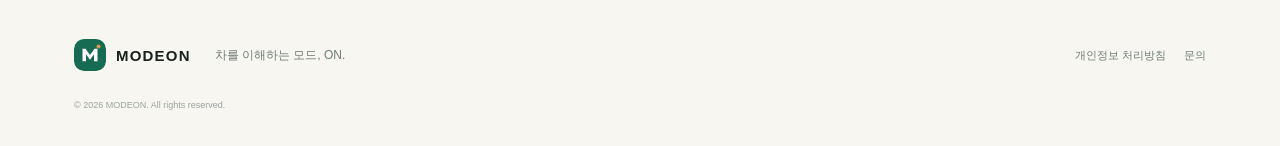
==== commit 21fd0980: "Fix scan crash, A/S brand search, nav link; add radius/favorites filter" ====
--- a/index.html
+++ b/index.html
@@ -126,7 +126,7 @@
             <svg viewBox="0 0 24 24" aria-hidden="true"><path d="M12 16 6 10h4V3h4v7h4l-6 6Zm-7 4v-5h2v3h10v-3h2v5H5Z"/></svg>
             APK 다운로드
           </a>
-          <p class="file-meta">v1.0.0 · 35.0MB · Android arm64 · 테스트 서명 · 빌드일 2026-09-13</p>
+          <p class="file-meta">v1.0.0 · 35.1MB · Android arm64 · 테스트 서명 · 빌드일 2026-09-13</p>
         </div>
         <div class="install-note">
           <h3>설치 전 확인</h3>
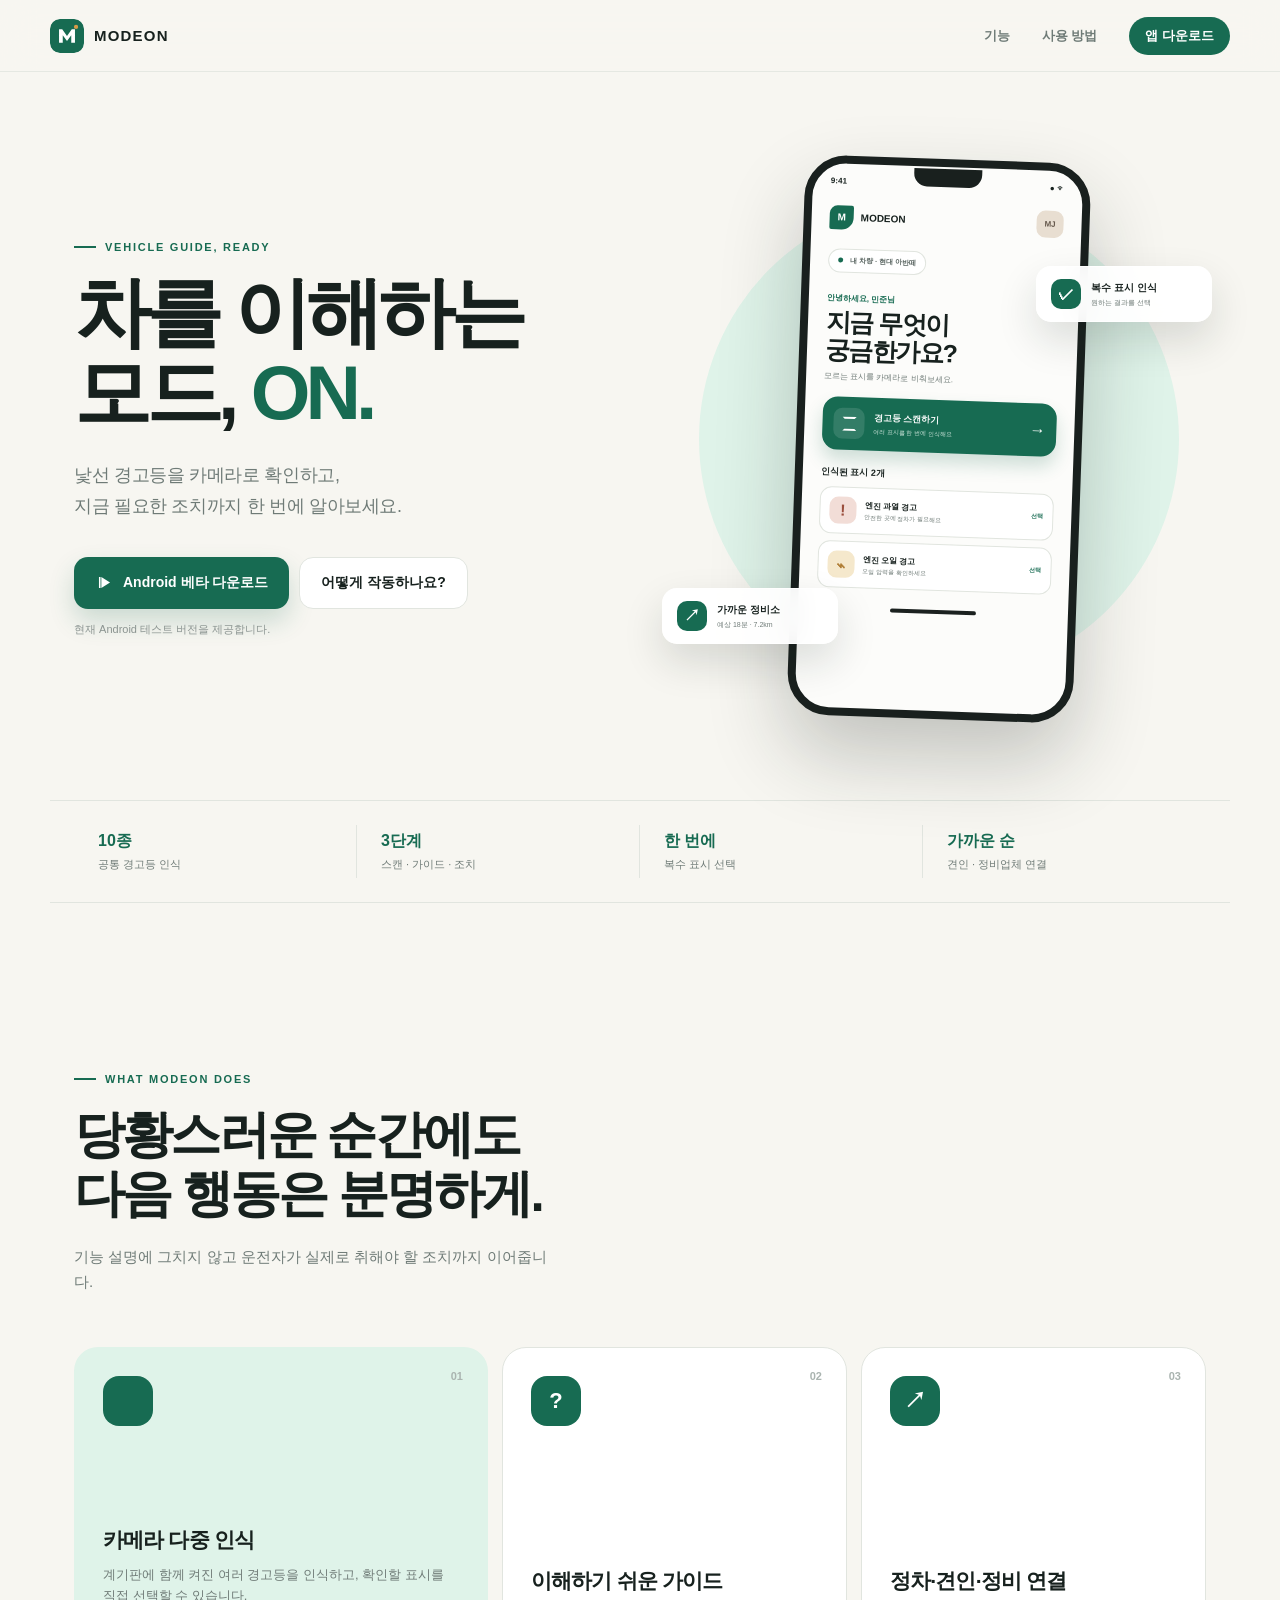
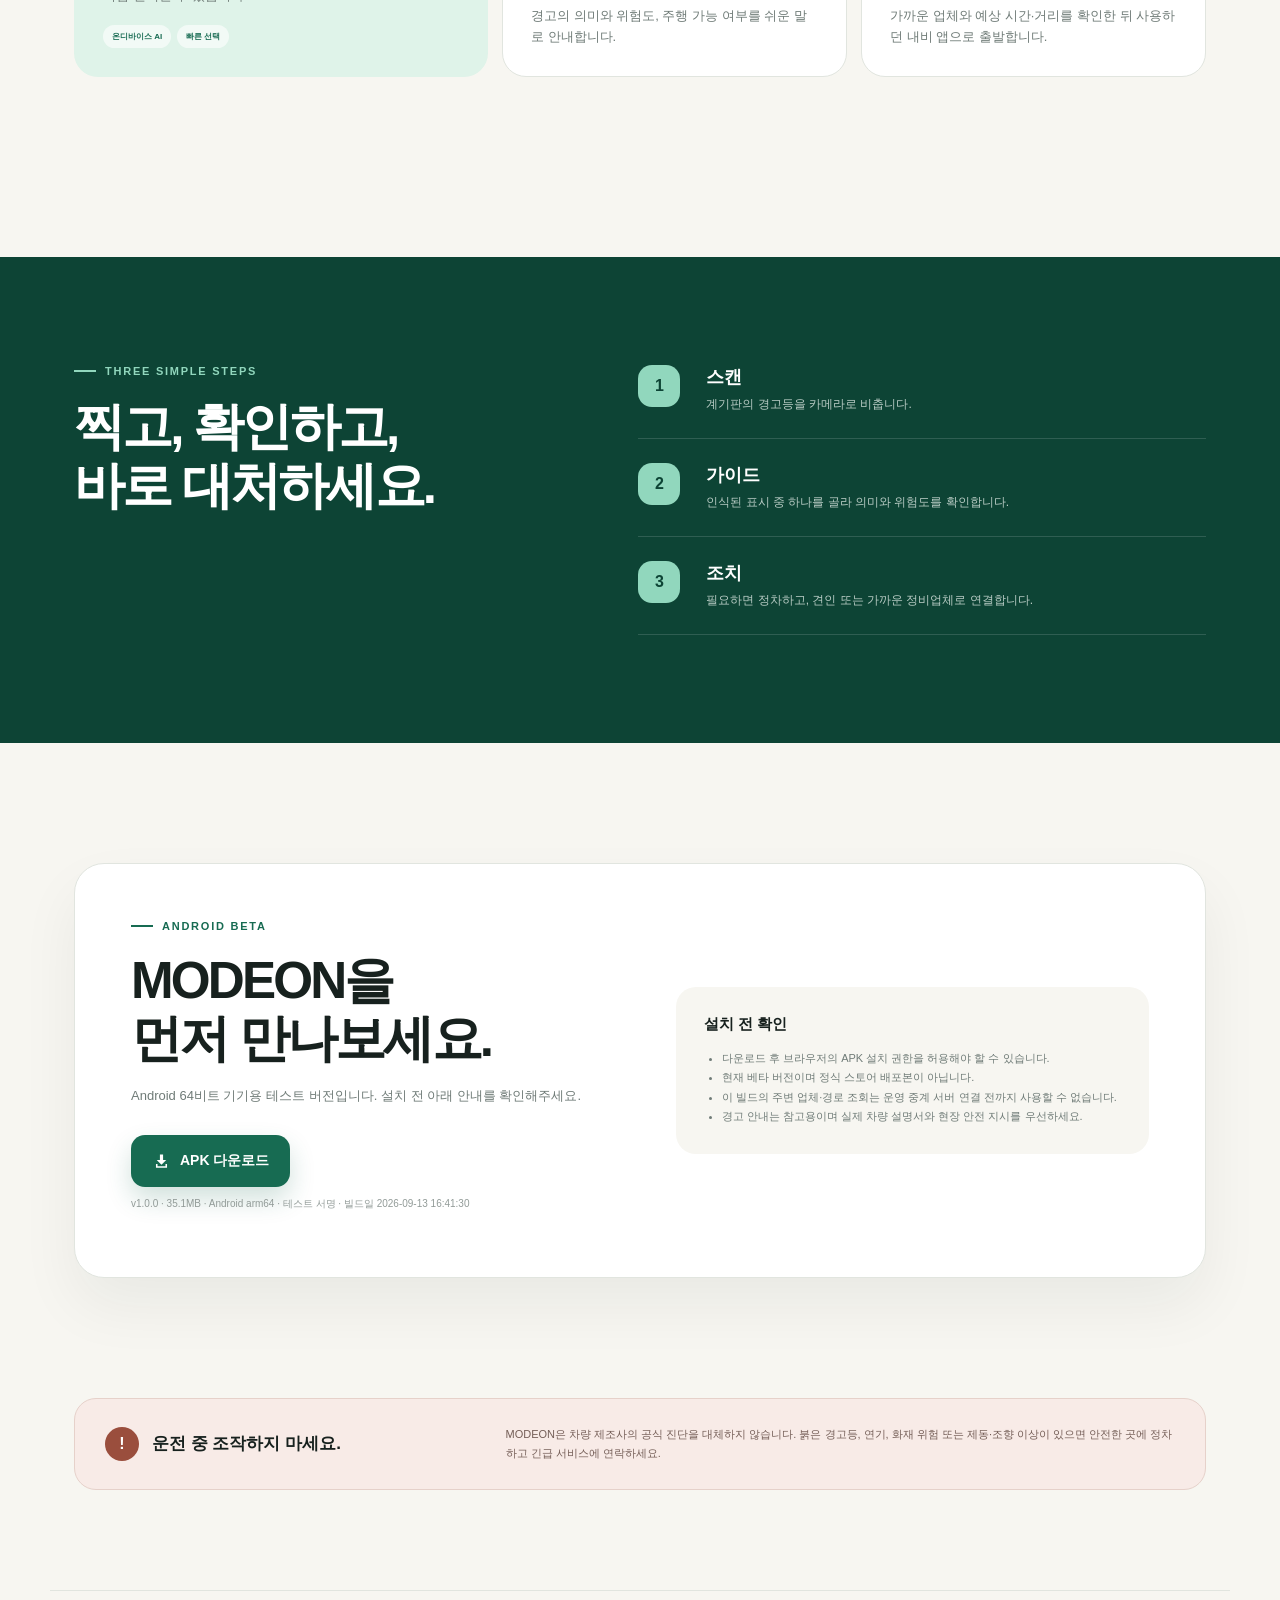
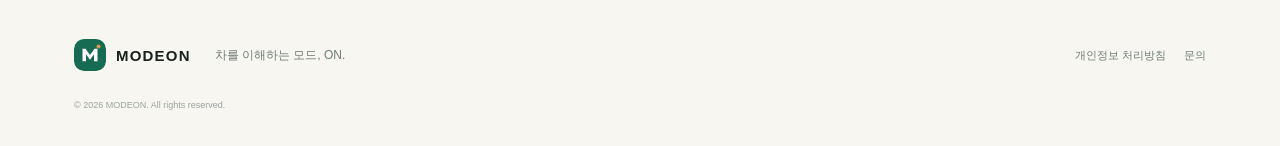
==== commit 3ab276e4: "Show exact build time (KST) on the download page, not just the date" ====
--- a/index.html
+++ b/index.html
@@ -126,7 +126,7 @@
             <svg viewBox="0 0 24 24" aria-hidden="true"><path d="M12 16 6 10h4V3h4v7h4l-6 6Zm-7 4v-5h2v3h10v-3h2v5H5Z"/></svg>
             APK 다운로드
           </a>
-          <p class="file-meta">v1.0.0 · 35.1MB · Android arm64 · 테스트 서명 · 빌드일 2026-09-13</p>
+          <p class="file-meta">v1.0.0 · 35.1MB · Android arm64 · 테스트 서명 · 빌드일 2026-09-13 16:41:30</p>
         </div>
         <div class="install-note">
           <h3>설치 전 확인</h3>
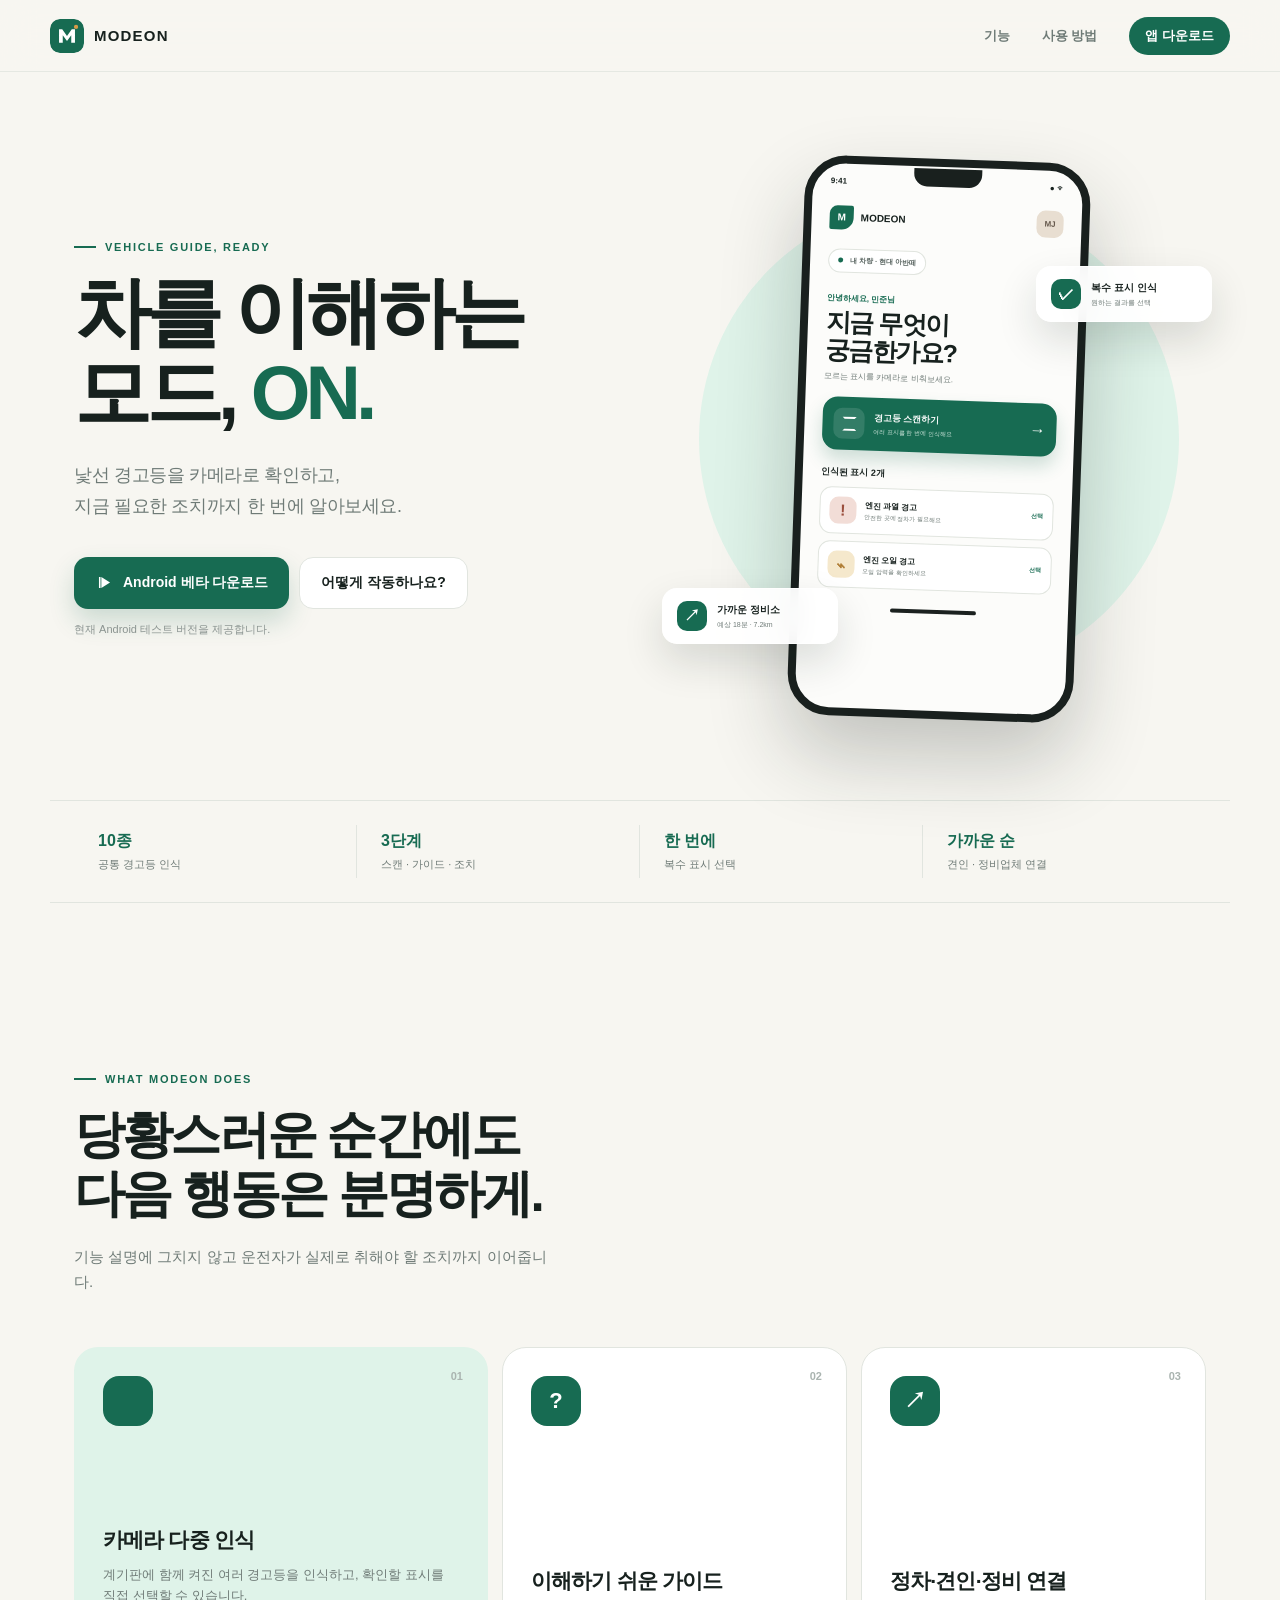
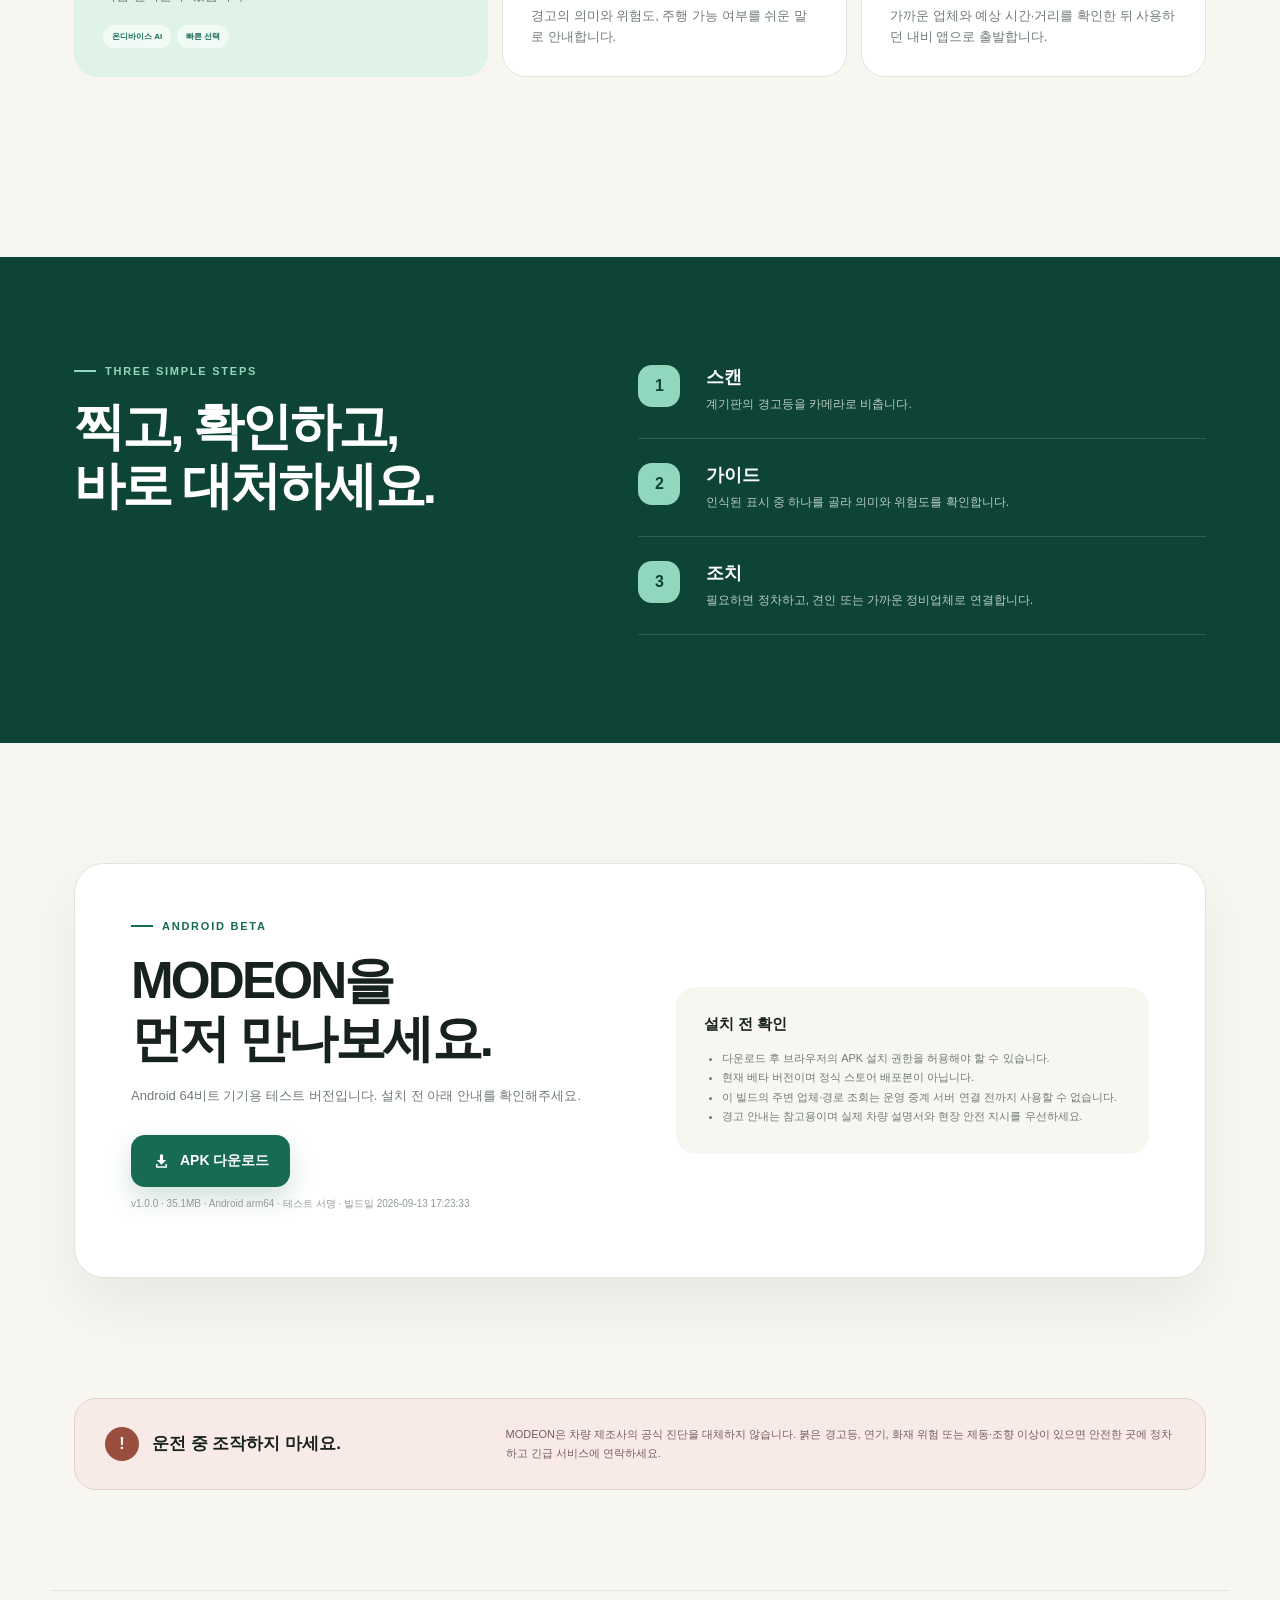
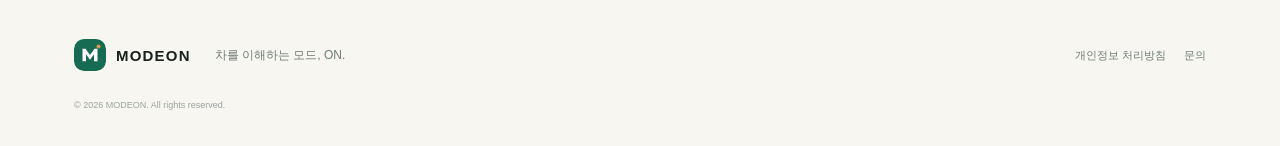
==== commit 20b2cbd5: "Update download page build timestamp for the classification-fix APK" ====
--- a/index.html
+++ b/index.html
@@ -126,7 +126,7 @@
             <svg viewBox="0 0 24 24" aria-hidden="true"><path d="M12 16 6 10h4V3h4v7h4l-6 6Zm-7 4v-5h2v3h10v-3h2v5H5Z"/></svg>
             APK 다운로드
           </a>
-          <p class="file-meta">v1.0.0 · 35.1MB · Android arm64 · 테스트 서명 · 빌드일 2026-09-13 16:41:30</p>
+          <p class="file-meta">v1.0.0 · 35.1MB · Android arm64 · 테스트 서명 · 빌드일 2026-09-13 17:23:33</p>
         </div>
         <div class="install-note">
           <h3>설치 전 확인</h3>
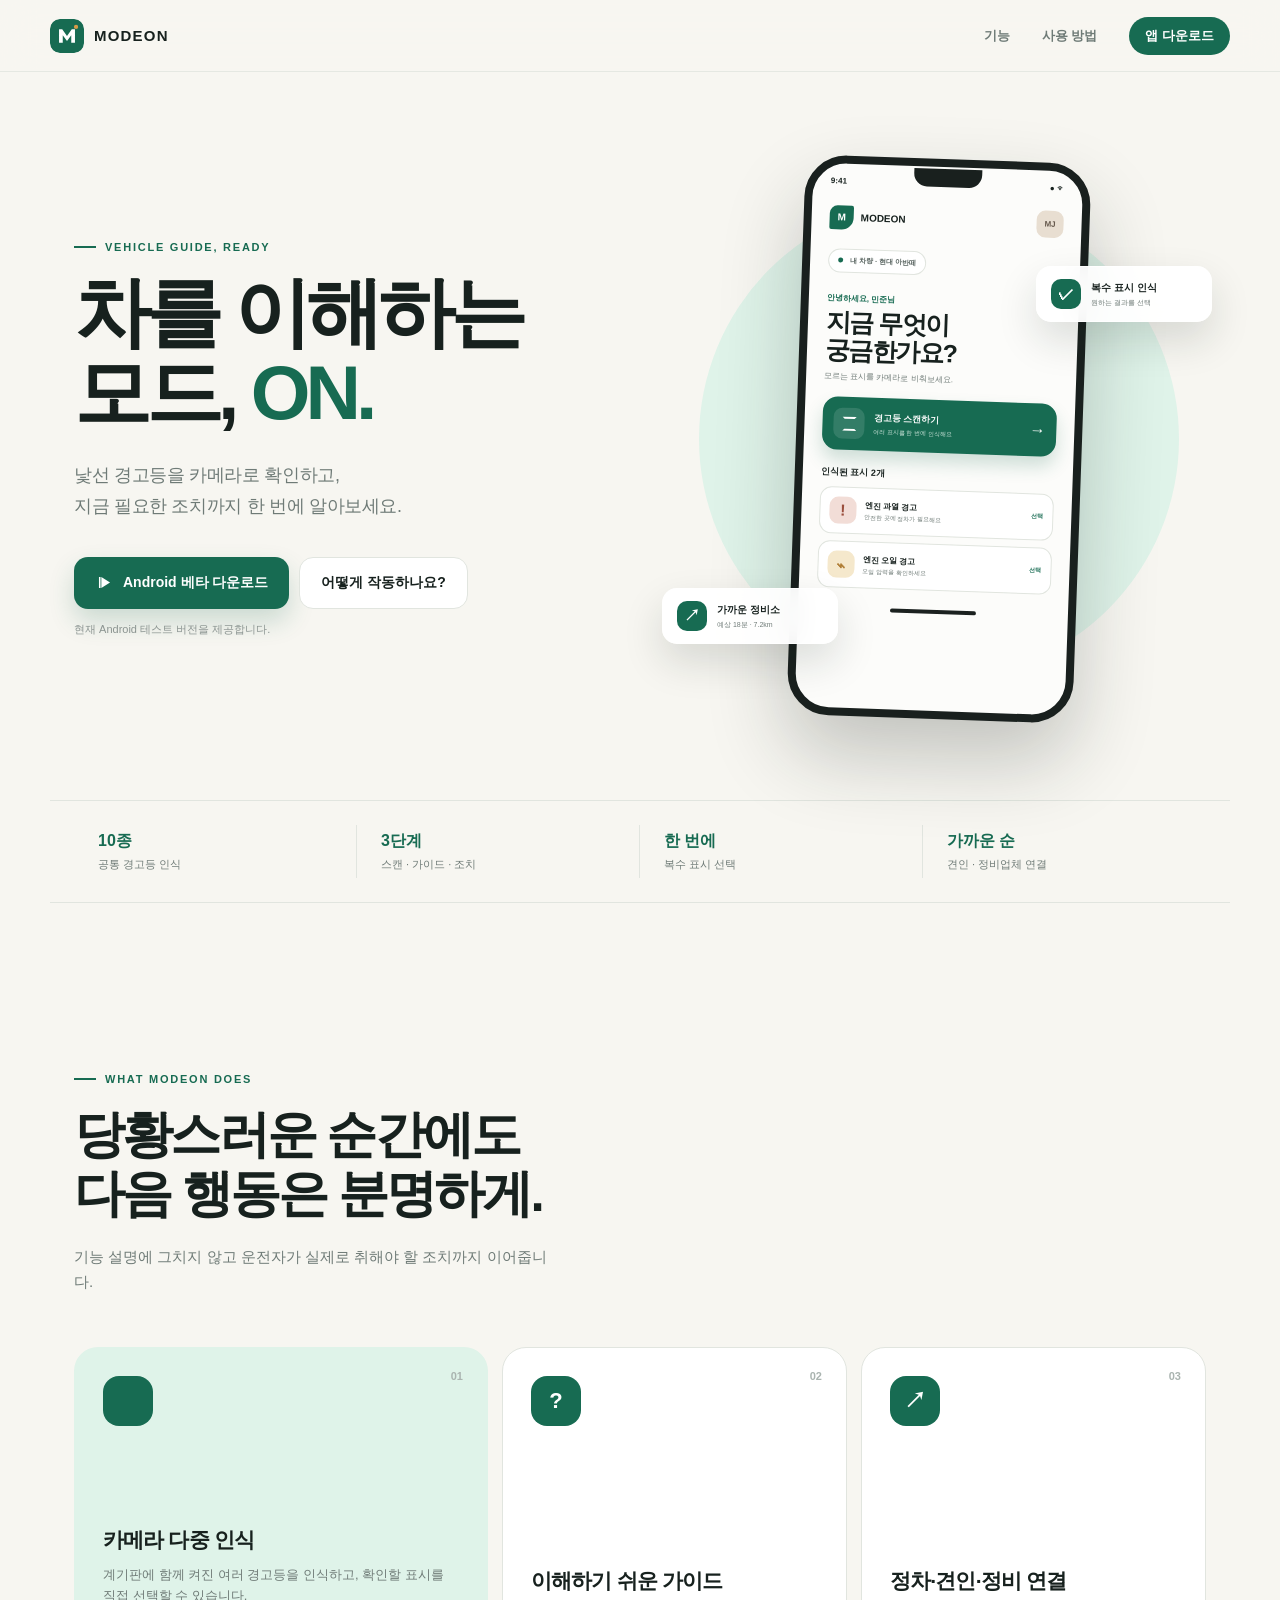
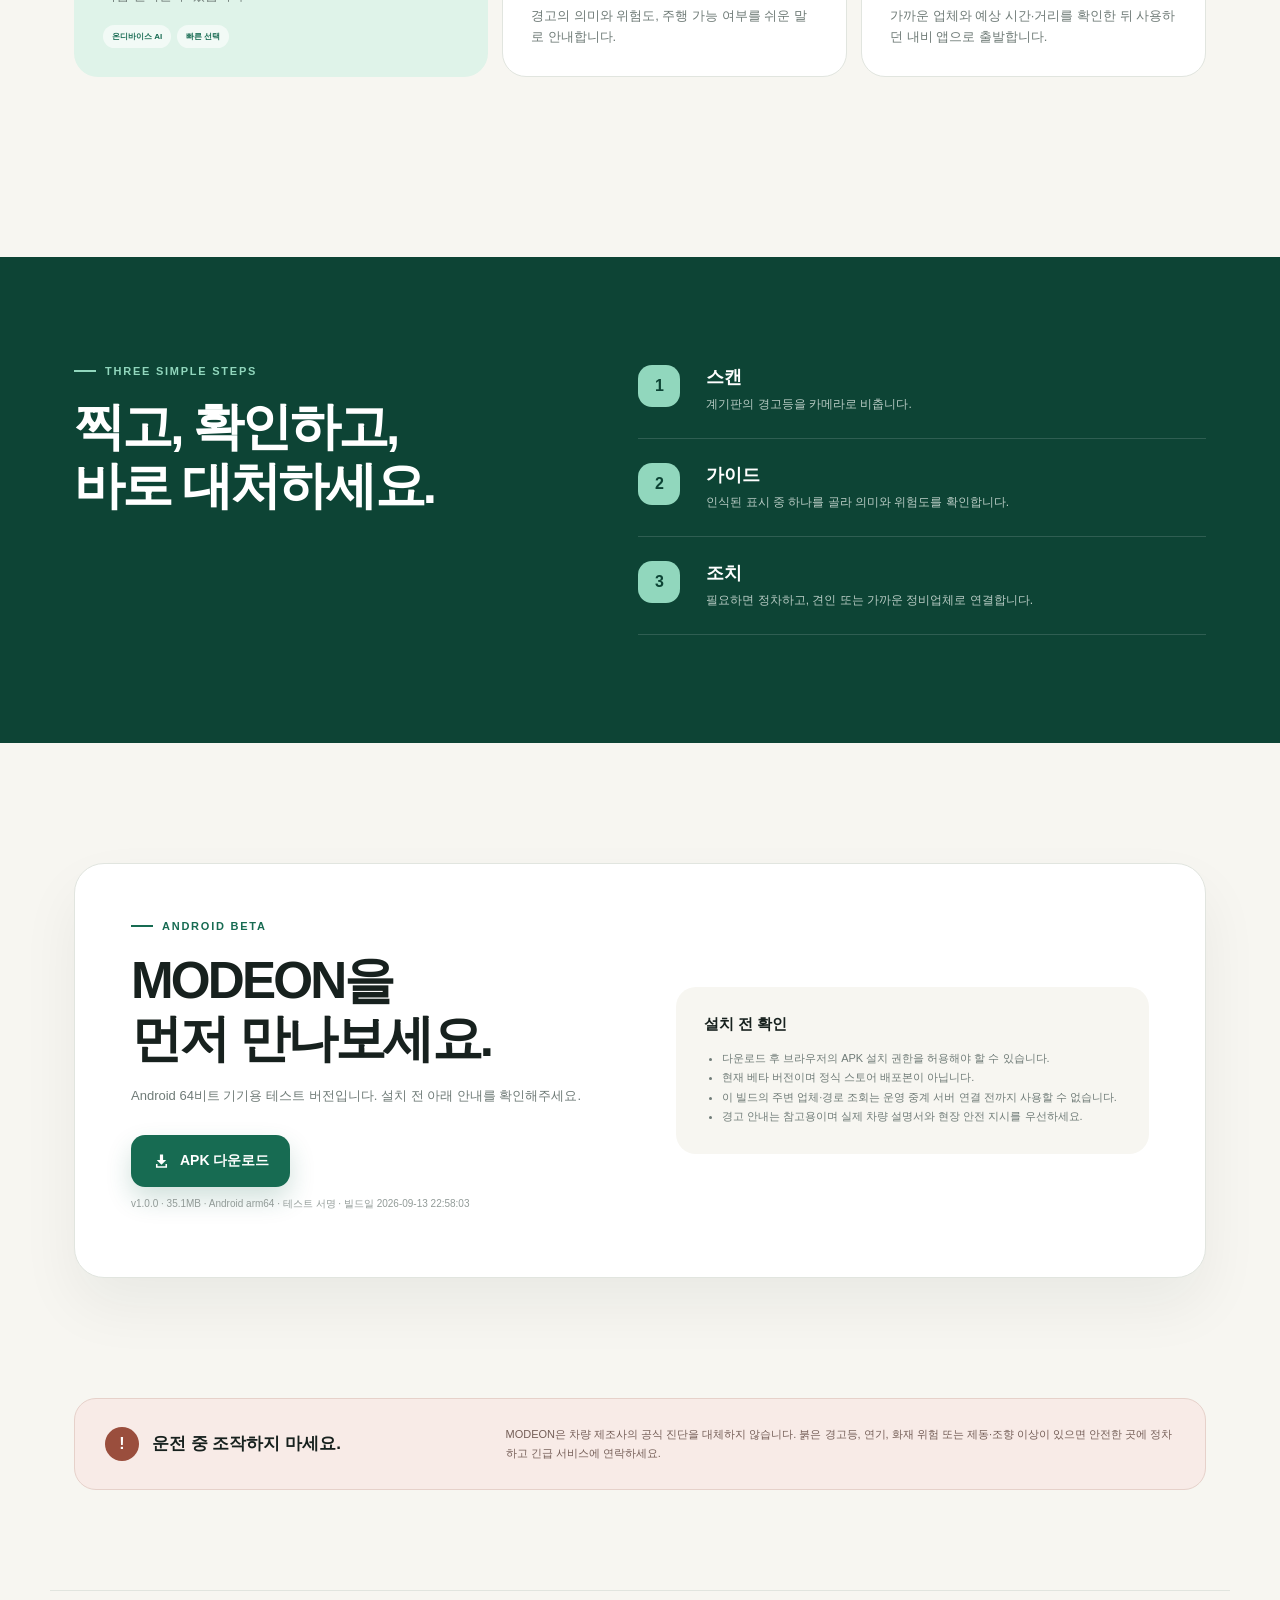
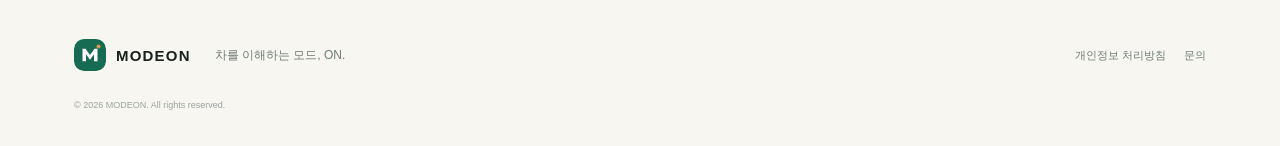
==== commit 2af48625: "Update download page build timestamp for the tile-search + tire-tab APK" ====
--- a/index.html
+++ b/index.html
@@ -126,7 +126,7 @@
             <svg viewBox="0 0 24 24" aria-hidden="true"><path d="M12 16 6 10h4V3h4v7h4l-6 6Zm-7 4v-5h2v3h10v-3h2v5H5Z"/></svg>
             APK 다운로드
           </a>
-          <p class="file-meta">v1.0.0 · 35.1MB · Android arm64 · 테스트 서명 · 빌드일 2026-09-13 17:23:33</p>
+          <p class="file-meta">v1.0.0 · 35.1MB · Android arm64 · 테스트 서명 · 빌드일 2026-09-13 22:58:03</p>
         </div>
         <div class="install-note">
           <h3>설치 전 확인</h3>
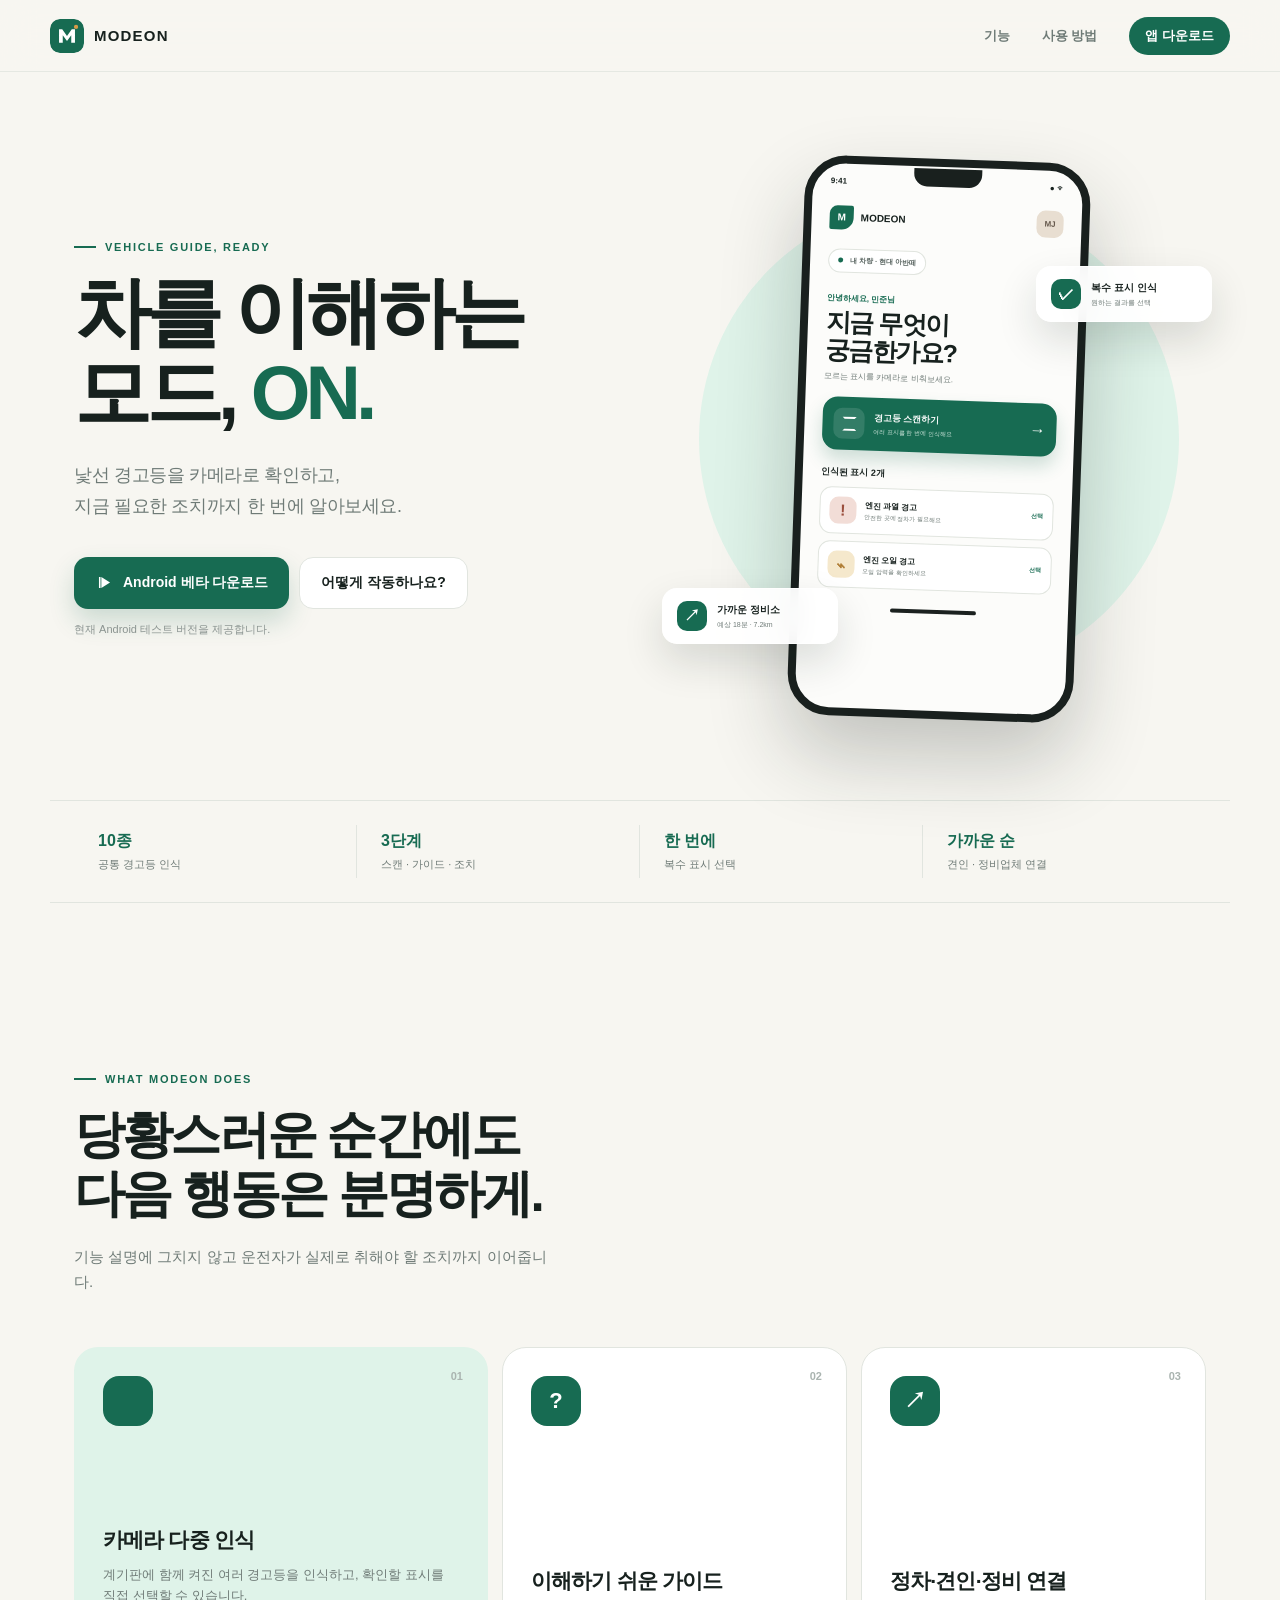
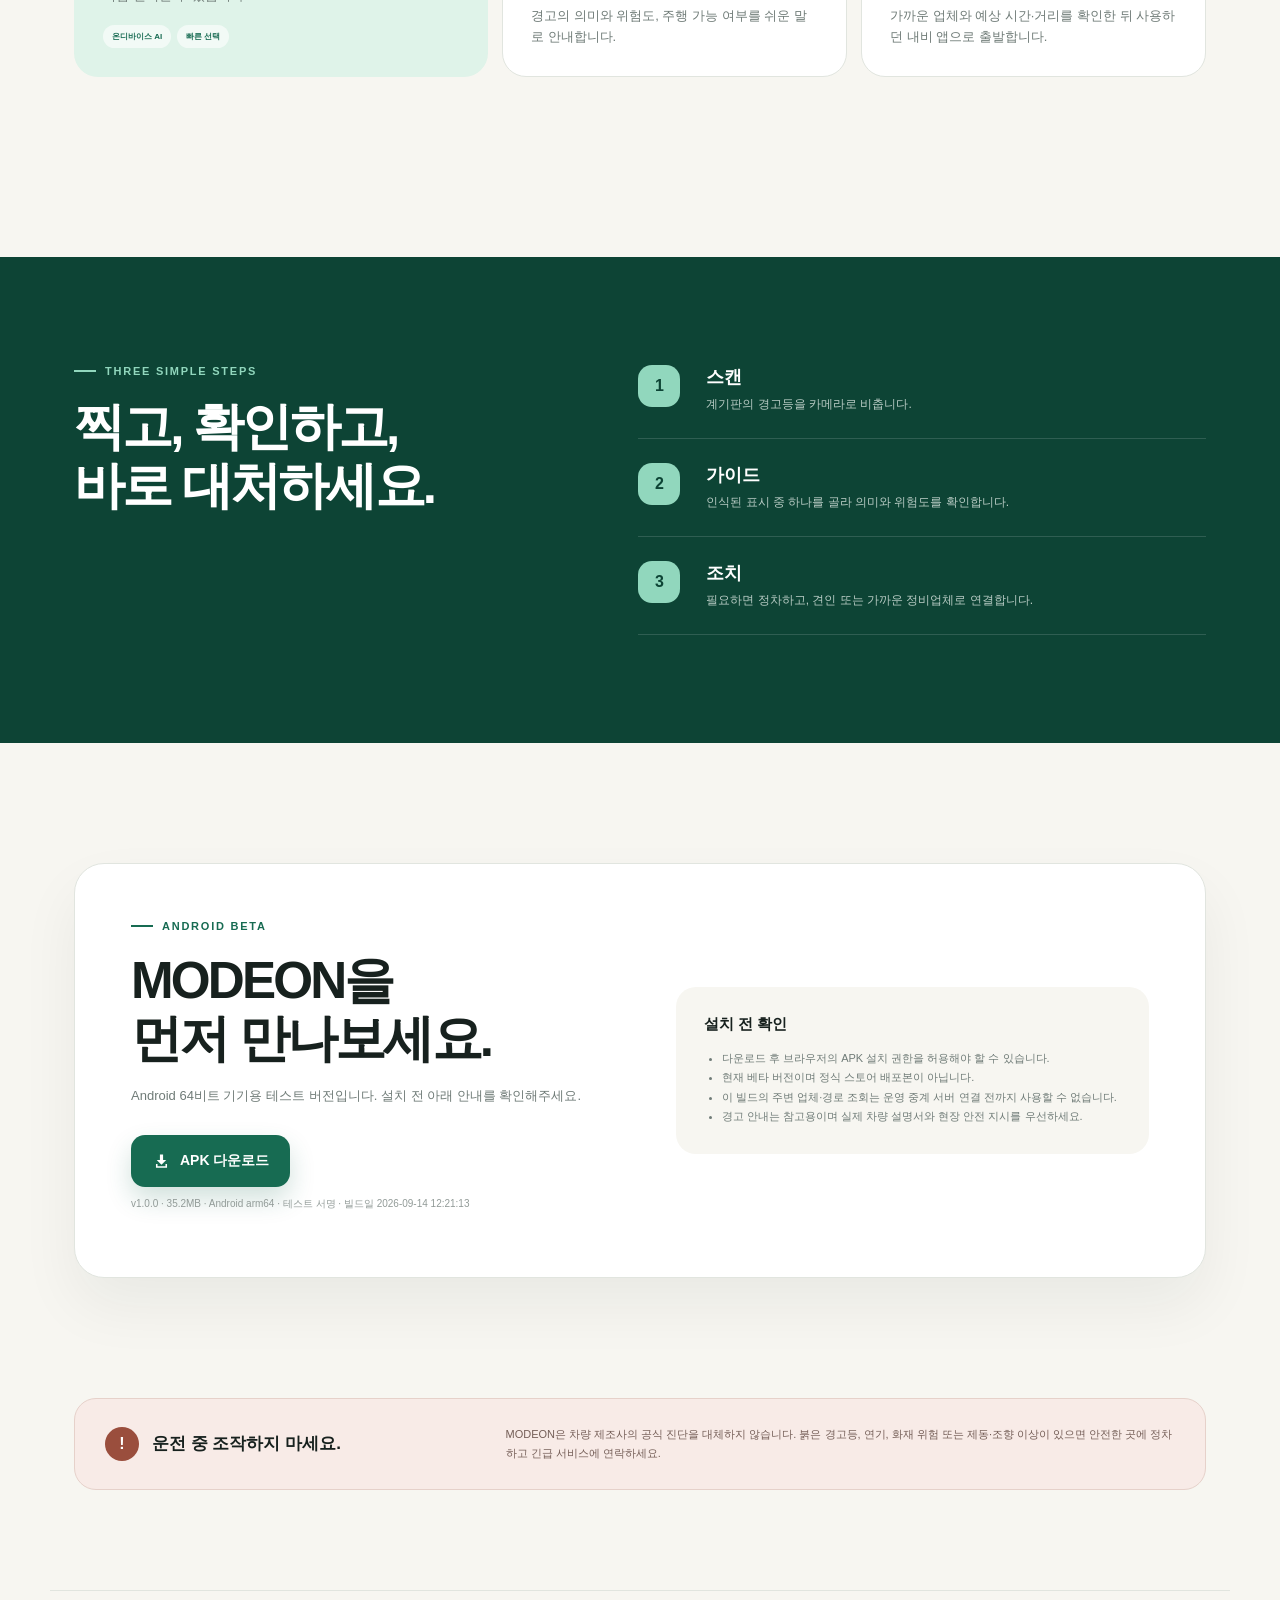
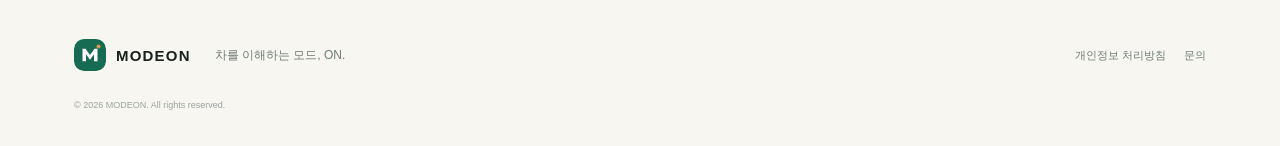
==== commit 144ed232: "Update v1.0.0 build: 전체 tab, pagination, tiling fix, crash fix" ====
--- a/index.html
+++ b/index.html
@@ -126,7 +126,7 @@
             <svg viewBox="0 0 24 24" aria-hidden="true"><path d="M12 16 6 10h4V3h4v7h4l-6 6Zm-7 4v-5h2v3h10v-3h2v5H5Z"/></svg>
             APK 다운로드
           </a>
-          <p class="file-meta">v1.0.0 · 35.1MB · Android arm64 · 테스트 서명 · 빌드일 2026-09-13 22:58:03</p>
+          <p class="file-meta">v1.0.0 · 35.2MB · Android arm64 · 테스트 서명 · 빌드일 2026-09-14 12:21:13</p>
         </div>
         <div class="install-note">
           <h3>설치 전 확인</h3>
